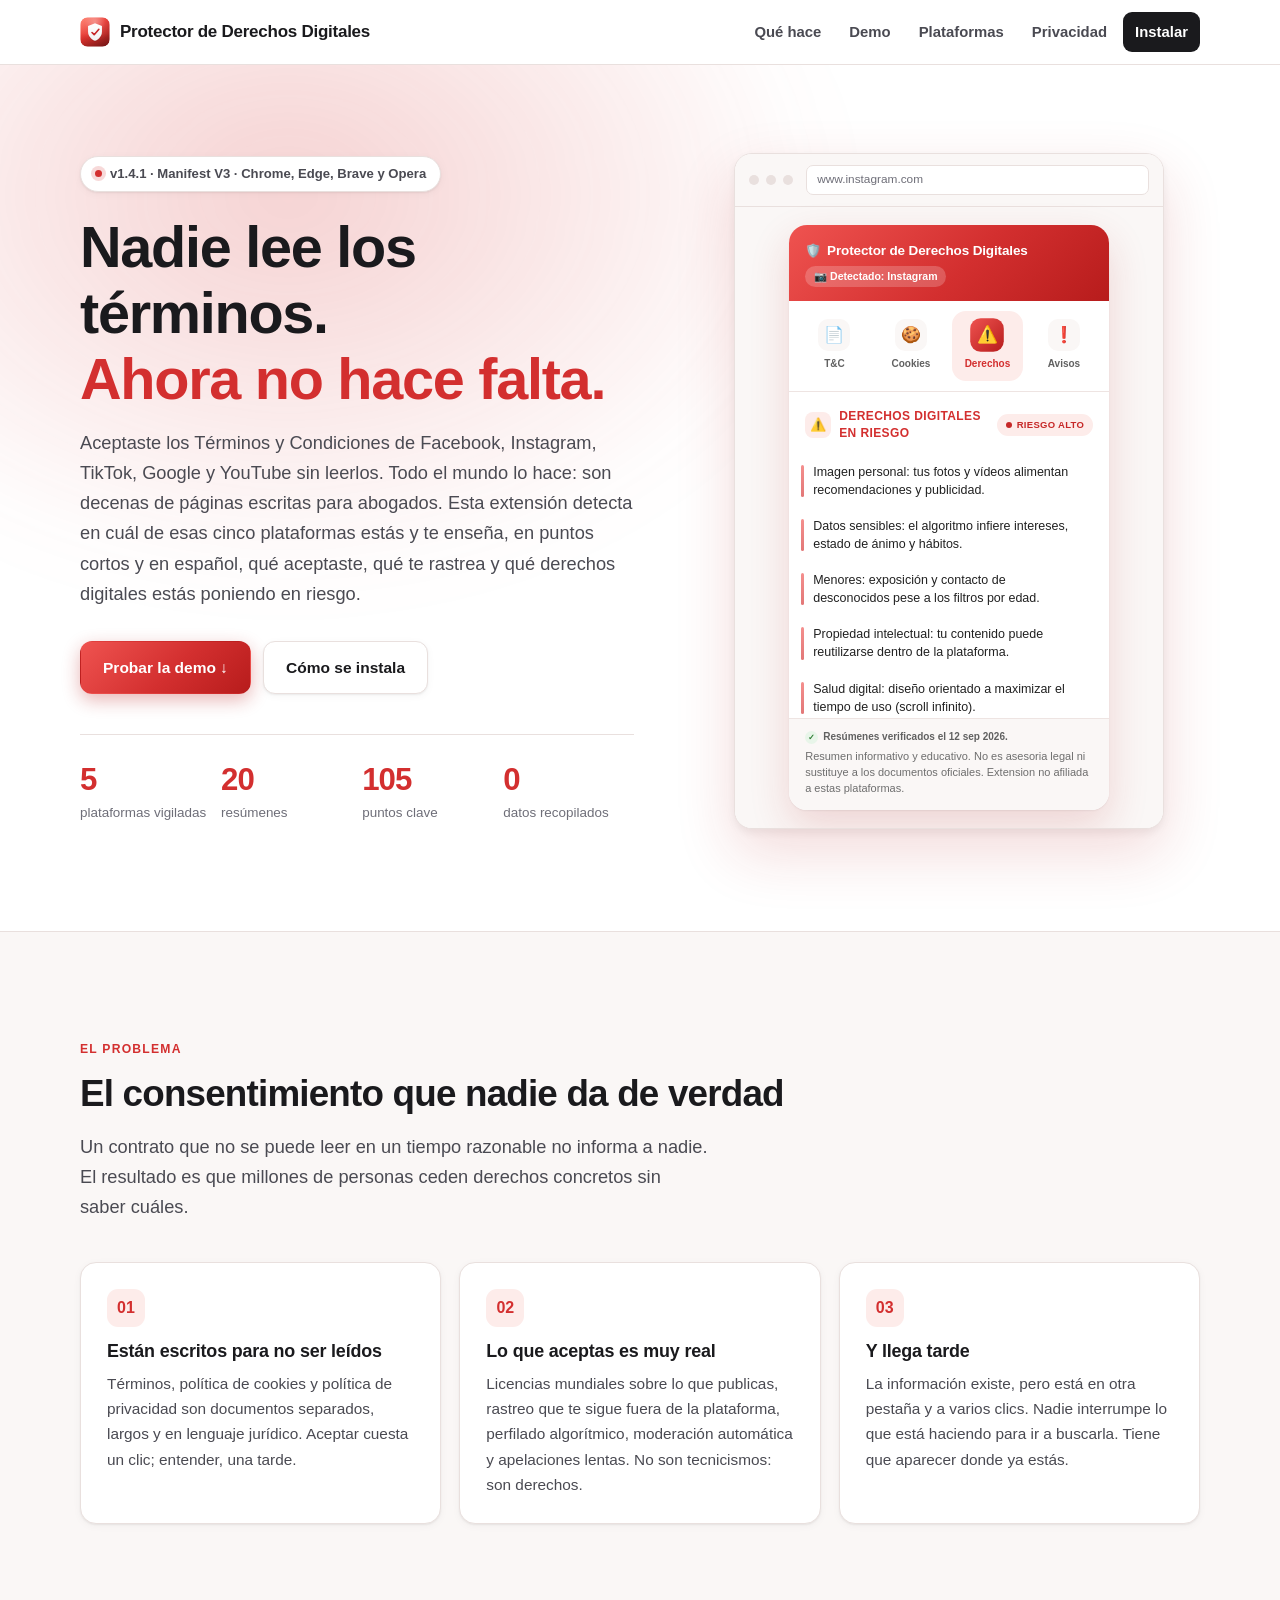
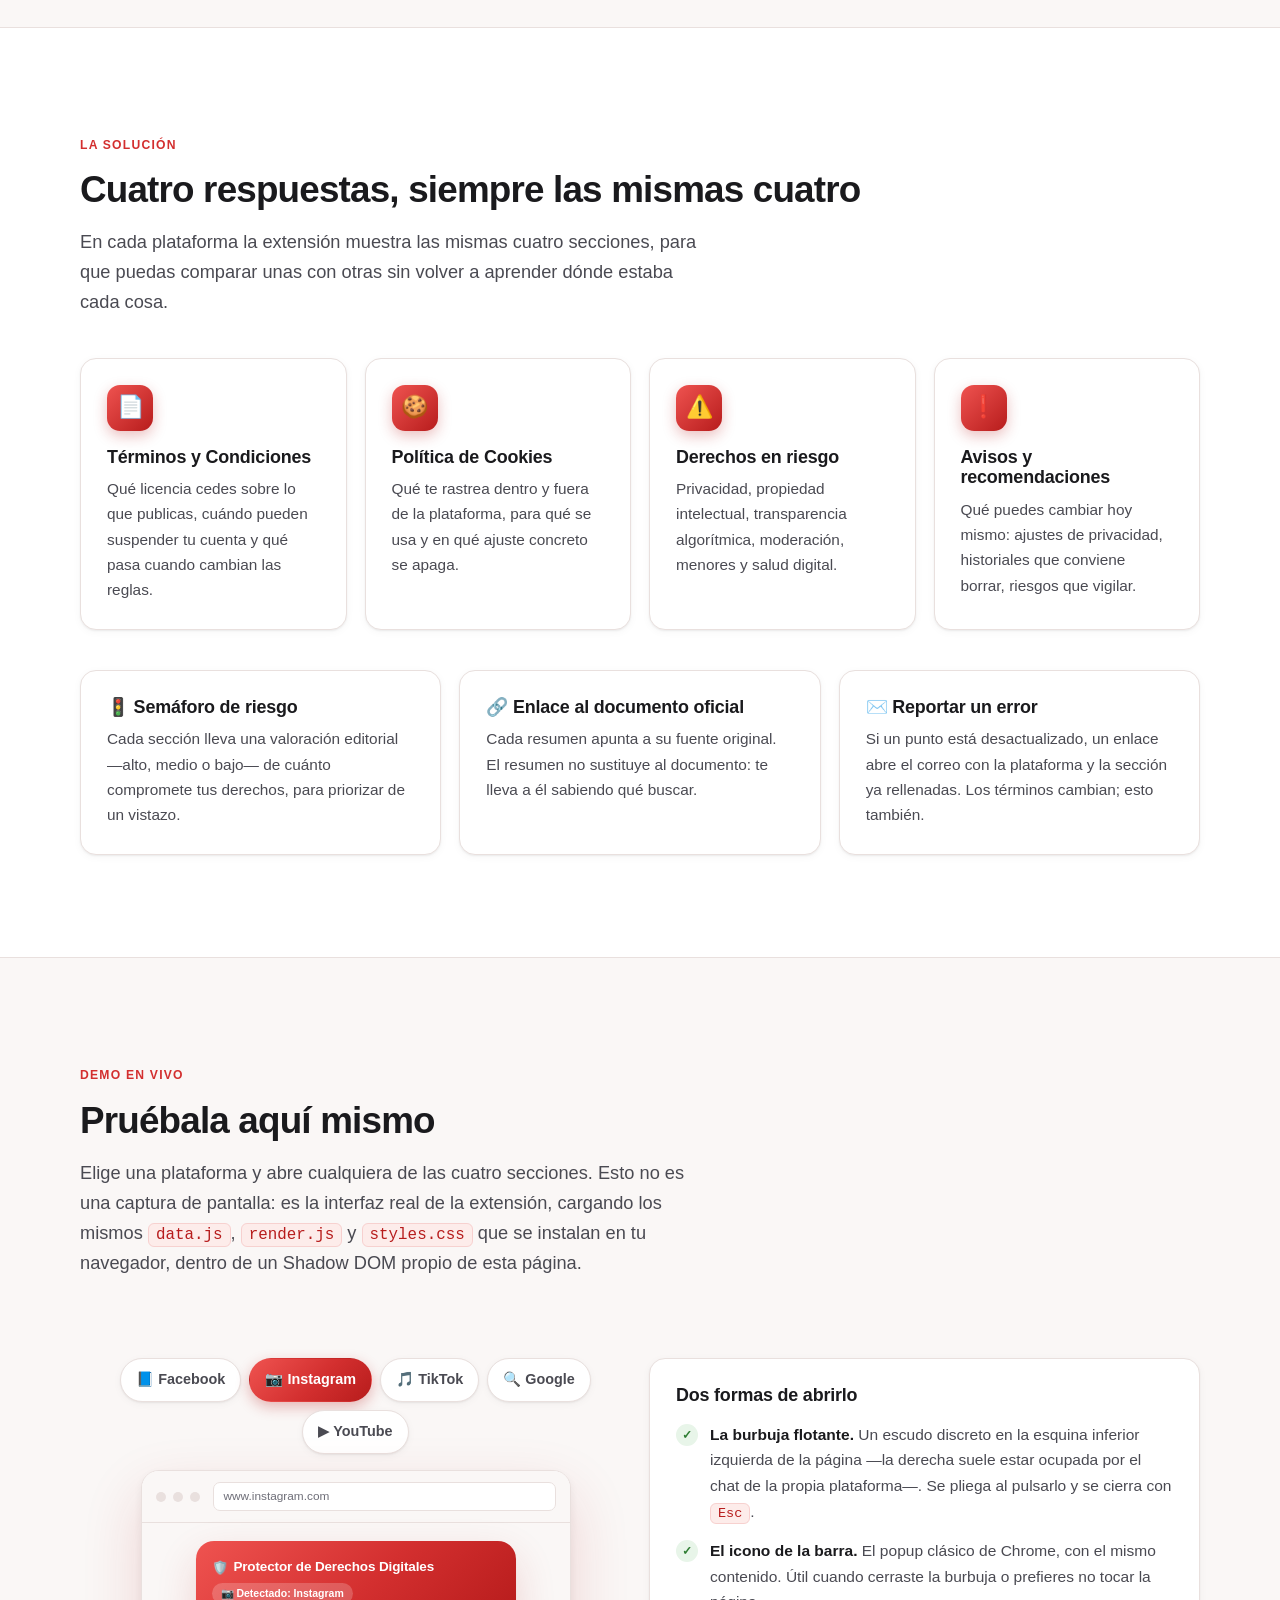
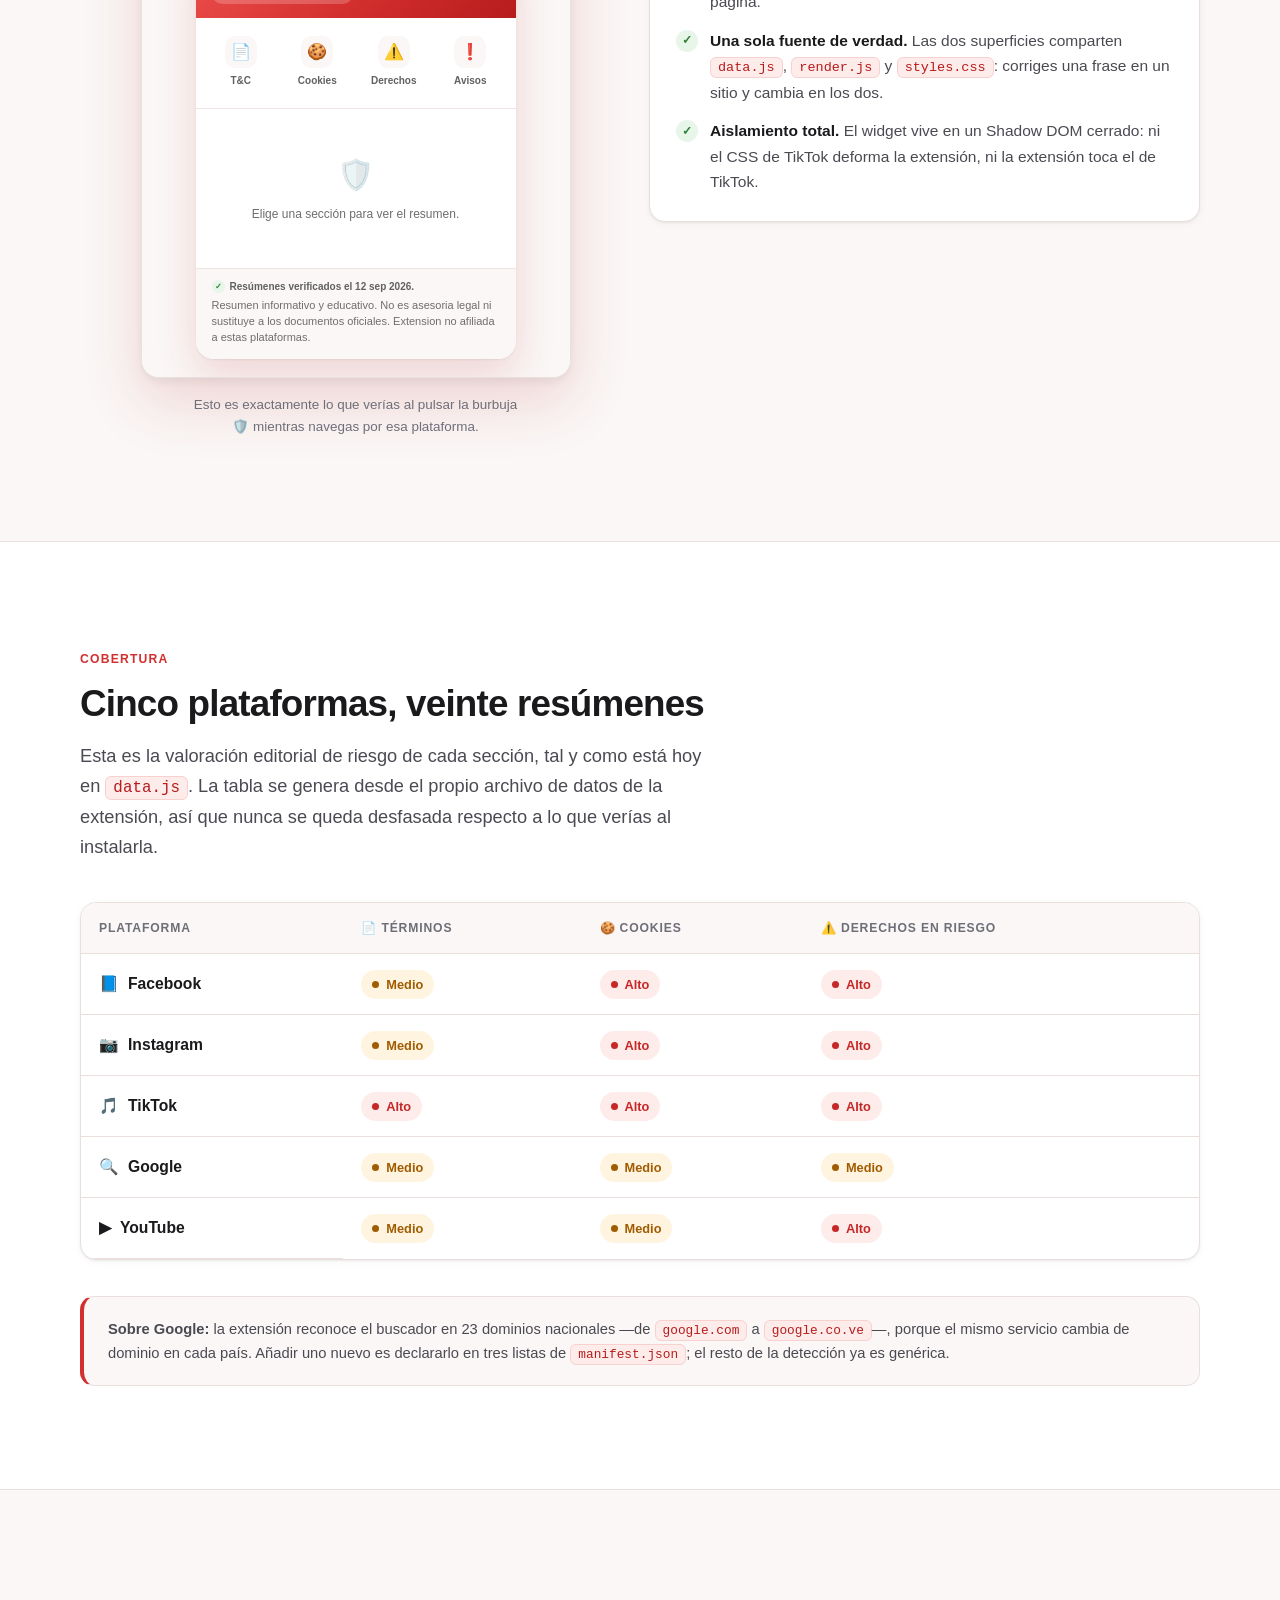
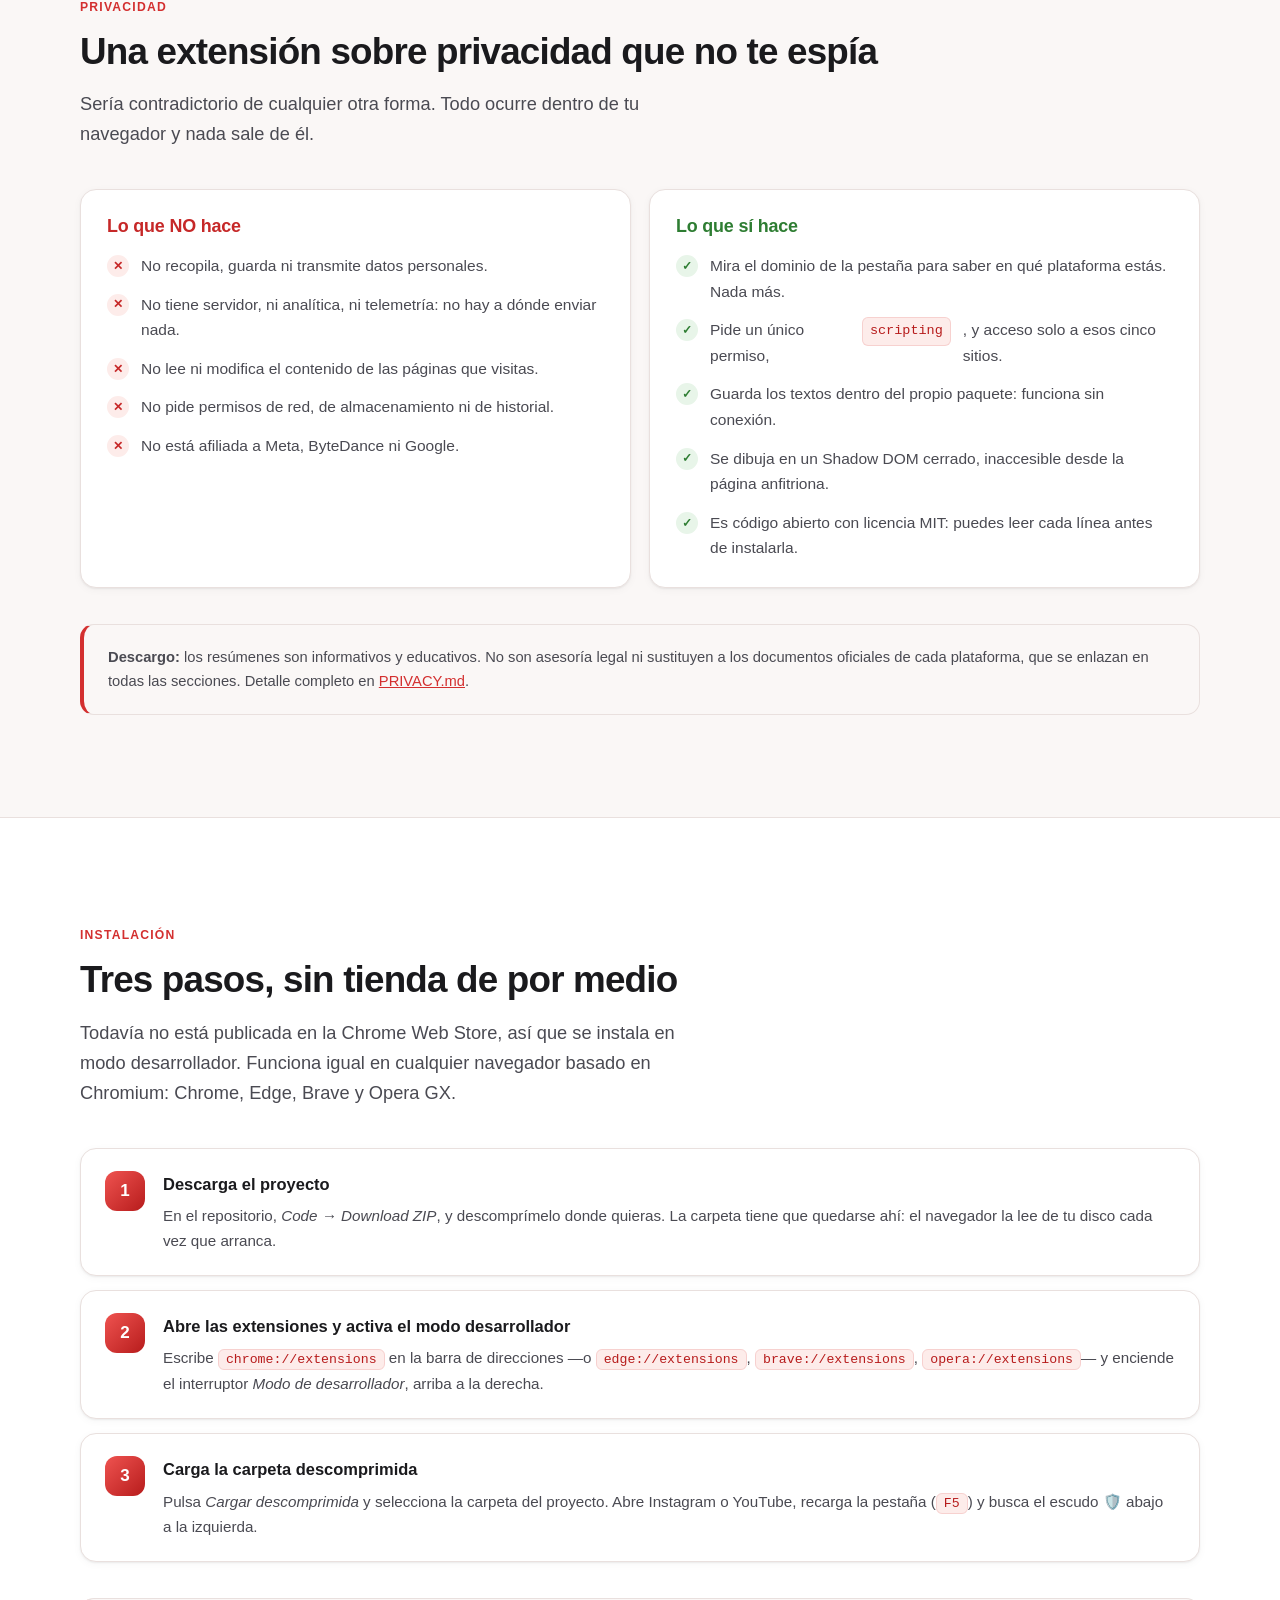
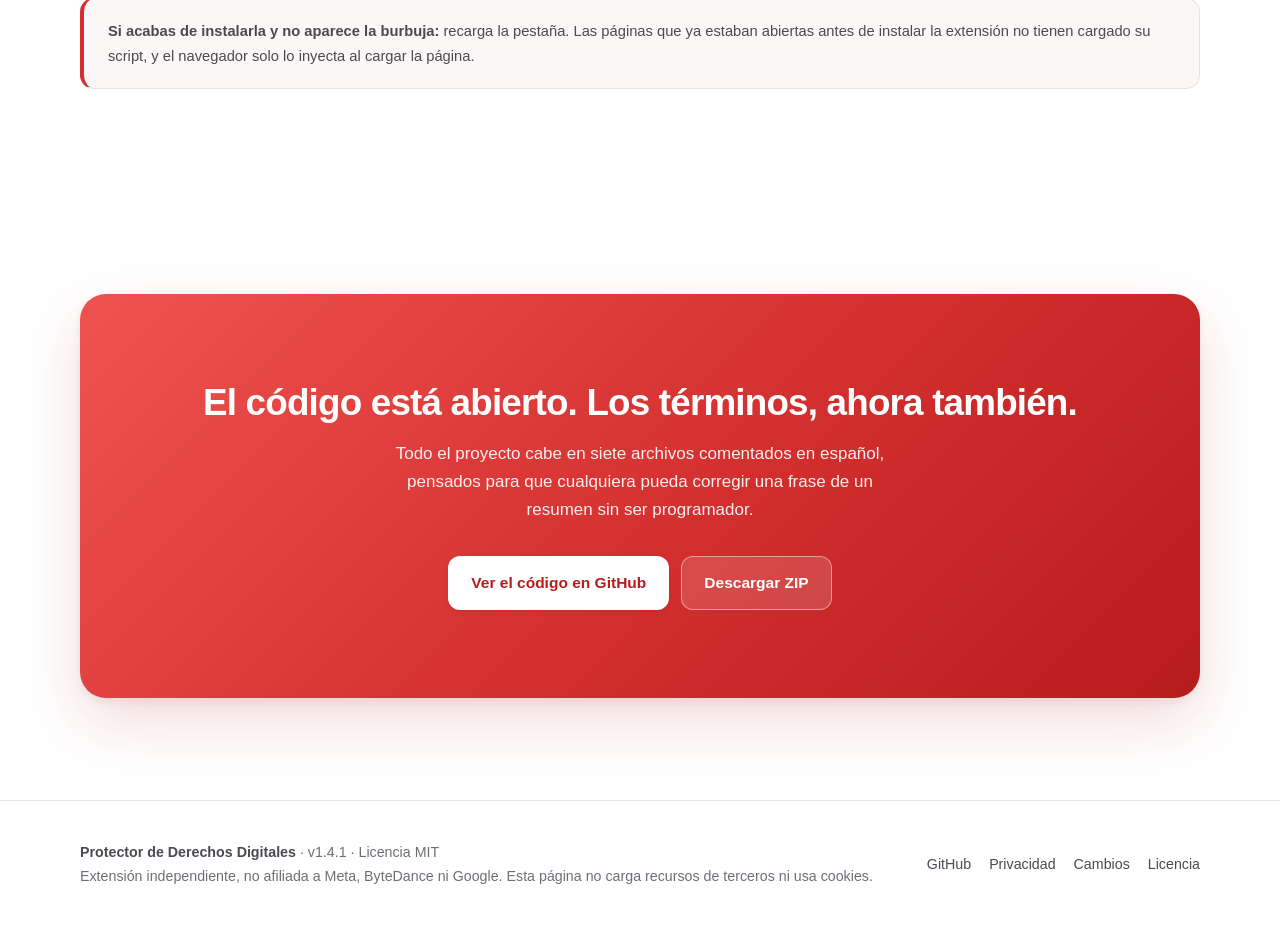
==== index.html @ 4a67dca2 "Anadir la pagina de presentacion (GitHub Pages) index.html vive en la raiz, y no en docs/, a proposi" ====
<!DOCTYPE html>
<!--
  ============================================================================
  PROTECTOR DE DERECHOS DIGITALES · index.html
  ----------------------------------------------------------------------------
  Página de presentación del proyecto, publicada con GitHub Pages desde la
  raíz del repositorio. Vive aquí arriba, y no en una carpeta /docs, por una
  razón concreta: así puede cargar los archivos REALES de la extensión
  (data.js, render.js, styles.css) y montar una demo que no es una captura
  de pantalla, sino la misma interfaz que se instala en el navegador.

  La demo repite la técnica de content.js: un Shadow DOM propio con
  styles.css dentro, para que los estilos de la extensión y los de esta
  página no se pisen. Los números y la matriz de riesgo se calculan al vuelo
  desde window.PDD_DATA, así que no hay que actualizarlos a mano cuando
  cambie el contenido de los resúmenes.

  No carga NADA de terceros: ni fuentes, ni analítica, ni CDNs. Una página
  sobre privacidad que te rastreara sería una broma de mal gusto.
  ============================================================================
-->
<html lang="es">
<head>
<meta charset="UTF-8">
<meta name="viewport" content="width=device-width, initial-scale=1">
<title>Protector de Derechos Digitales — la letra pequeña, en 30 segundos</title>
<meta name="description" content="Extensión de Chrome que detecta en qué plataforma estás y resume en puntos cortos sus términos, sus cookies y los derechos digitales que pones en riesgo. Facebook, Instagram, TikTok, Google y YouTube.">
<meta name="color-scheme" content="light dark">
<link rel="icon" href="logo/logo.svg" type="image/svg+xml">

<meta property="og:type" content="website">
<meta property="og:title" content="Protector de Derechos Digitales">
<meta property="og:description" content="La letra pequeña de Facebook, Instagram, TikTok, Google y YouTube, resumida en puntos cortos mientras navegas.">
<meta property="og:image" content="logo/logo-512.png">

<style>
/* ==========================================================================
   0. TOKENS — mismos rojos de marca que styles.css, más una escala neutra
      propia de esta página (la extensión vive en 360 px; esto, en 1200).
   ========================================================================== */
:root {
  --rojo-claro: #ef5350;
  --rojo: #d32f2f;
  --rojo-oscuro: #b71c1c;
  --rojo-suave: #fdecea;

  --fondo: #ffffff;
  --fondo-alt: #faf7f6;
  --fondo-card: #ffffff;
  --texto: #1a1a1d;
  --texto-medio: #4a4a52;
  --texto-suave: #6e6e78;
  --borde: #e9e0de;
  --sombra-sm: 0 1px 2px rgba(24, 12, 12, .06), 0 2px 8px rgba(24, 12, 12, .04);
  --sombra-md: 0 2px 4px rgba(24, 12, 12, .06), 0 12px 32px rgba(183, 28, 28, .10);
  --sombra-lg: 0 4px 8px rgba(24, 12, 12, .06), 0 24px 60px rgba(183, 28, 28, .16);

  --alto-bg: #fdecea;  --alto-fg: #c62828;
  --medio-bg: #fff4e0; --medio-fg: #a15c00;
  --bajo-bg: #e8f5e9;  --bajo-fg: #2e7d32;

  --radio: 16px;
  --ancho: 1120px;
}

@media (prefers-color-scheme: dark) {
  :root {
    --rojo-claro: #ff8a75;
    --rojo: #ff6f61;
    --rojo-oscuro: #ff5c4d;
    --rojo-suave: #3a2422;

    --fondo: #16181b;
    --fondo-alt: #1c1f23;
    --fondo-card: #1e2226;
    --texto: #edeef0;
    --texto-medio: #c3c8ce;
    --texto-suave: #9aa0a6;
    --borde: #2e3338;
    --sombra-sm: 0 1px 2px rgba(0, 0, 0, .4);
    --sombra-md: 0 2px 4px rgba(0, 0, 0, .4), 0 12px 32px rgba(0, 0, 0, .45);
    --sombra-lg: 0 4px 8px rgba(0, 0, 0, .4), 0 24px 60px rgba(0, 0, 0, .55);

    --alto-bg: #3a201f;  --alto-fg: #ff8a80;
    --medio-bg: #3a2f16; --medio-fg: #ffca80;
    --bajo-bg: #1f3d24;  --bajo-fg: #81c995;
  }
}

/* ==========================================================================
   1. BASE
   ========================================================================== */
*, *::before, *::after { box-sizing: border-box; }

html { scroll-behavior: smooth; scroll-padding-top: 80px; }
@media (prefers-reduced-motion: reduce) { html { scroll-behavior: auto; } }

body {
  margin: 0;
  background: var(--fondo);
  color: var(--texto);
  font-family: -apple-system, BlinkMacSystemFont, "Segoe UI", Roboto, Helvetica, Arial, sans-serif;
  font-size: 17px;
  line-height: 1.65;
  -webkit-font-smoothing: antialiased;
}

h1, h2, h3 { line-height: 1.15; letter-spacing: -0.022em; margin: 0; }
h1 { font-size: clamp(2.1rem, 5.2vw, 3.6rem); font-weight: 800; }
h2 { font-size: clamp(1.6rem, 3.4vw, 2.3rem); font-weight: 750; }
h3 { font-size: 1.12rem; font-weight: 700; letter-spacing: -0.01em; }
p  { margin: 0; }
a  { color: var(--rojo); }

.envoltura { width: min(100% - 40px, var(--ancho)); margin-inline: auto; }

section { padding: clamp(56px, 8vw, 104px) 0; }
.franja { background: var(--fondo-alt); border-block: 1px solid var(--borde); }

.rotulo {
  display: inline-block;
  font-size: .76rem;
  font-weight: 700;
  letter-spacing: .1em;
  text-transform: uppercase;
  color: var(--rojo);
  margin-bottom: 14px;
}

.entradilla {
  color: var(--texto-medio);
  font-size: clamp(1rem, 1.6vw, 1.14rem);
  max-width: 62ch;
  margin-top: 16px;
}

/* ==========================================================================
   2. BARRA SUPERIOR
   ========================================================================== */
.barra {
  position: sticky;
  top: 0;
  z-index: 50;
  background: color-mix(in srgb, var(--fondo) 86%, transparent);
  backdrop-filter: saturate(180%) blur(14px);
  border-bottom: 1px solid var(--borde);
}
.barra-interior {
  display: flex;
  align-items: center;
  gap: 14px;
  height: 64px;
}
.marca { display: flex; align-items: center; gap: 10px; text-decoration: none; color: inherit; font-weight: 700; letter-spacing: -.015em; }
.marca img { width: 30px; height: 30px; border-radius: 8px; }
.marca span { white-space: nowrap; }
.barra nav { margin-left: auto; display: flex; align-items: center; gap: 4px; }
.barra nav a {
  padding: 8px 12px;
  border-radius: 9px;
  text-decoration: none;
  color: var(--texto-medio);
  font-size: .93rem;
  font-weight: 550;
}
.barra nav a:hover { background: var(--rojo-suave); color: var(--rojo); }
.barra nav a.destacado {
  background: var(--texto);
  color: var(--fondo);
}
.barra nav a.destacado:hover { opacity: .85; background: var(--texto); color: var(--fondo); }
@media (max-width: 860px) { .barra nav a.oculta-movil { display: none; } .marca span { display: none; } }

/* ==========================================================================
   3. PORTADA
   ========================================================================== */
.portada {
  position: relative;
  overflow: hidden;
  padding-top: clamp(48px, 7vw, 88px);
}
/* Halo de marca detrás del titular, sin imágenes */
.portada::before {
  content: "";
  position: absolute;
  inset: -30% 35% 40% -20%;
  background: radial-gradient(closest-side, color-mix(in srgb, var(--rojo) 22%, transparent), transparent);
  filter: blur(40px);
  pointer-events: none;
}
.portada-rejilla {
  position: relative;
  display: grid;
  grid-template-columns: minmax(0, 1.05fr) minmax(0, .95fr);
  gap: clamp(32px, 5vw, 72px);
  align-items: center;
}
@media (max-width: 980px) { .portada-rejilla { grid-template-columns: minmax(0, 1fr); } }

.insignia {
  display: inline-flex;
  align-items: center;
  gap: 8px;
  padding: 6px 14px;
  border-radius: 999px;
  border: 1px solid var(--borde);
  background: var(--fondo-card);
  box-shadow: var(--sombra-sm);
  font-size: .82rem;
  font-weight: 600;
  color: var(--texto-medio);
}
.punto-vivo {
  width: 7px; height: 7px; border-radius: 50%;
  background: var(--rojo);
  box-shadow: 0 0 0 4px color-mix(in srgb, var(--rojo) 18%, transparent);
}

.portada h1 { margin-top: 22px; }
.portada h1 em { font-style: normal; color: var(--rojo); }

.acciones { display: flex; flex-wrap: wrap; gap: 12px; margin-top: 32px; }
.boton {
  display: inline-flex;
  align-items: center;
  gap: 8px;
  padding: 13px 22px;
  border-radius: 12px;
  text-decoration: none;
  font-weight: 650;
  font-size: .97rem;
  border: 1px solid transparent;
  transition: transform .15s ease, box-shadow .15s ease;
}
.boton:hover { transform: translateY(-1px); }
.boton-primario {
  background: linear-gradient(135deg, var(--rojo-claro), var(--rojo) 55%, var(--rojo-oscuro));
  color: #fff;
  box-shadow: 0 6px 18px rgba(183, 28, 28, .32);
}
.boton-secundario {
  background: var(--fondo-card);
  color: var(--texto);
  border-color: var(--borde);
  box-shadow: var(--sombra-sm);
}

/* Cifras de la portada */
.cifras {
  display: grid;
  grid-template-columns: repeat(4, minmax(0, 1fr));
  gap: 10px;
  margin-top: 40px;
  padding-top: 28px;
  border-top: 1px solid var(--borde);
}
@media (max-width: 560px) { .cifras { grid-template-columns: repeat(2, 1fr); gap: 20px 10px; } }
.cifra b {
  display: block;
  font-size: clamp(1.5rem, 3vw, 1.95rem);
  font-weight: 800;
  letter-spacing: -.03em;
  color: var(--rojo);
  line-height: 1.1;
}
.cifra span { font-size: .84rem; color: var(--texto-suave); }

/* ==========================================================================
   4. DEMO — el marco de navegador que envuelve la interfaz real
   ========================================================================== */
.escenario { display: flex; flex-direction: column; align-items: center; gap: 16px; }

.ventana {
  width: 100%;
  max-width: 430px;
  border-radius: 18px;
  border: 1px solid var(--borde);
  background: var(--fondo-card);
  box-shadow: var(--sombra-lg);
  overflow: hidden;
}
.ventana-barra {
  display: flex;
  align-items: center;
  gap: 7px;
  padding: 11px 14px;
  border-bottom: 1px solid var(--borde);
  background: var(--fondo-alt);
}
.semaforo { width: 10px; height: 10px; border-radius: 50%; background: var(--borde); }
.ventana-url {
  margin-left: 6px;
  flex: 1;
  min-width: 0;
  padding: 4px 10px;
  border-radius: 7px;
  background: var(--fondo);
  border: 1px solid var(--borde);
  font-size: .74rem;
  color: var(--texto-suave);
  white-space: nowrap;
  overflow: hidden;
  text-overflow: ellipsis;
}
.ventana-cuerpo { padding: 18px; display: flex; justify-content: center; background: var(--fondo-alt); }
@media (max-width: 420px) { .ventana-cuerpo { padding: 10px; } }

/* El host del Shadow DOM de la demo.
   styles.css declara ":host { position: fixed; left: 18px; bottom: 18px }"
   porque ahí dentro ese host es el widget flotante de la página real. Aquí
   no queremos que se despegue a la esquina de la pantalla, y las reglas del
   documento exterior ganan a las reglas :host del shadow tree, así que basta
   con volver a fijar el posicionamiento desde fuera. */
#portada-host, #demo-host {
  position: static;
  inset: auto;
  z-index: auto;
  display: block;
  width: 100%;
  max-width: 320px;   /* el ancho real del panel del widget */
}
.demo-cargando { padding: 40px 10px; text-align: center; color: var(--texto-suave); font-size: .9rem; }

/* Selector de plataforma de la demo */
.selector { display: flex; flex-wrap: wrap; justify-content: center; gap: 8px; }
.selector button {
  display: inline-flex;
  align-items: center;
  gap: 7px;
  padding: 9px 15px;
  border-radius: 999px;
  border: 1px solid var(--borde);
  background: var(--fondo-card);
  color: var(--texto-medio);
  font: inherit;
  font-size: .9rem;
  font-weight: 600;
  cursor: pointer;
  box-shadow: var(--sombra-sm);
  transition: transform .15s ease;
}
.selector button:hover { transform: translateY(-1px); color: var(--texto); }
.selector button[aria-pressed="true"] {
  background: linear-gradient(135deg, var(--rojo-claro), var(--rojo) 55%, var(--rojo-oscuro));
  border-color: transparent;
  color: #fff;
  box-shadow: 0 5px 14px rgba(183, 28, 28, .3);
}
.pie-demo { font-size: .84rem; color: var(--texto-suave); text-align: center; max-width: 46ch; }

/* ==========================================================================
   5. TARJETAS
   ========================================================================== */
.rejilla { display: grid; gap: 18px; margin-top: 40px; }
.rejilla-3 { grid-template-columns: repeat(auto-fit, minmax(270px, 1fr)); }
.rejilla-4 { grid-template-columns: repeat(auto-fit, minmax(235px, 1fr)); }
.rejilla-2 { grid-template-columns: repeat(auto-fit, minmax(320px, 1fr)); }

.tarjeta {
  padding: 26px;
  border-radius: var(--radio);
  border: 1px solid var(--borde);
  background: var(--fondo-card);
  box-shadow: var(--sombra-sm);
}
.tarjeta p { color: var(--texto-medio); font-size: .96rem; margin-top: 9px; }
.emblema {
  display: grid;
  place-items: center;
  width: 46px;
  height: 46px;
  border-radius: 13px;
  margin-bottom: 16px;
  font-size: 22px;
  background: linear-gradient(135deg, var(--rojo-claro), var(--rojo-oscuro));
  box-shadow: 0 5px 14px rgba(183, 28, 28, .28);
}
.numero {
  display: grid;
  place-items: center;
  width: 38px;
  height: 38px;
  border-radius: 11px;
  margin-bottom: 14px;
  font-weight: 800;
  font-size: 1rem;
  color: var(--rojo);
  background: var(--rojo-suave);
}

/* Lista de comprobación (privacidad) */
.chequeo { list-style: none; margin: 0; padding: 0; display: grid; gap: 13px; }
.chequeo li { display: flex; gap: 12px; align-items: flex-start; color: var(--texto-medio); font-size: .97rem; }
.chequeo li::before {
  content: "✓";
  flex: none;
  display: grid;
  place-items: center;
  width: 22px; height: 22px;
  margin-top: 2px;
  border-radius: 50%;
  background: var(--bajo-bg);
  color: var(--bajo-fg);
  font-size: .78rem;
  font-weight: 800;
}
.chequeo.cruces li::before { content: "✕"; background: var(--alto-bg); color: var(--alto-fg); }
.chequeo li b { color: var(--texto); font-weight: 650; }

/* ==========================================================================
   6. MATRIZ DE RIESGO
   ========================================================================== */
.tabla-marco {
  margin-top: 40px;
  border: 1px solid var(--borde);
  border-radius: var(--radio);
  background: var(--fondo-card);
  box-shadow: var(--sombra-sm);
  overflow-x: auto;
}
table { width: 100%; border-collapse: collapse; min-width: 560px; }
th, td { padding: 15px 18px; text-align: left; border-bottom: 1px solid var(--borde); }
tbody tr:last-child td { border-bottom: 0; }
thead th {
  font-size: .76rem;
  text-transform: uppercase;
  letter-spacing: .07em;
  color: var(--texto-suave);
  font-weight: 700;
  background: var(--fondo-alt);
}
tbody th { font-weight: 650; font-size: .98rem; white-space: nowrap; }
tbody th .emoji { margin-right: 9px; }
tbody tr:hover td, tbody tr:hover th { background: color-mix(in srgb, var(--rojo) 4%, transparent); }

.pastilla {
  display: inline-flex;
  align-items: center;
  gap: 7px;
  padding: 4px 11px;
  border-radius: 999px;
  font-size: .8rem;
  font-weight: 650;
}
.pastilla::before { content: ""; width: 7px; height: 7px; border-radius: 50%; background: currentColor; }
.pastilla.alto  { background: var(--alto-bg);  color: var(--alto-fg); }
.pastilla.medio { background: var(--medio-bg); color: var(--medio-fg); }
.pastilla.bajo  { background: var(--bajo-bg);  color: var(--bajo-fg); }

/* ==========================================================================
   7. INSTALACIÓN
   ========================================================================== */
.pasos { counter-reset: paso; display: grid; gap: 14px; margin-top: 40px; list-style: none; padding: 0; }
.pasos li {
  counter-increment: paso;
  display: grid;
  grid-template-columns: 40px 1fr;
  gap: 18px;
  align-items: start;
  padding: 22px 24px;
  border-radius: var(--radio);
  border: 1px solid var(--borde);
  background: var(--fondo-card);
  box-shadow: var(--sombra-sm);
}
.pasos li::before {
  content: counter(paso);
  display: grid;
  place-items: center;
  width: 40px; height: 40px;
  border-radius: 12px;
  background: linear-gradient(135deg, var(--rojo-claro), var(--rojo-oscuro));
  color: #fff;
  font-weight: 800;
}
.pasos strong { display: block; font-size: 1.03rem; }
.pasos p { color: var(--texto-medio); font-size: .95rem; margin-top: 5px; }
code {
  font-family: ui-monospace, SFMono-Regular, "SF Mono", Menlo, Consolas, monospace;
  font-size: .87em;
  padding: 2px 7px;
  border-radius: 6px;
  background: var(--rojo-suave);
  color: var(--rojo-oscuro);
  border: 1px solid color-mix(in srgb, var(--rojo) 14%, transparent);
}
@media (prefers-color-scheme: dark) { code { color: var(--rojo-claro); } }

/* ==========================================================================
   8. CIERRE Y PIE
   ========================================================================== */
.cierre {
  text-align: center;
  padding: clamp(52px, 7vw, 88px) clamp(24px, 5vw, 64px);
  border-radius: 26px;
  background: linear-gradient(135deg, var(--rojo-claro), var(--rojo) 55%, var(--rojo-oscuro));
  color: #fff;
  box-shadow: var(--sombra-lg);
}
.cierre h2 { color: #fff; }
.cierre p { color: rgba(255, 255, 255, .92); margin: 16px auto 0; max-width: 56ch; }
.cierre .acciones { justify-content: center; }
.cierre .boton-secundario { background: #fff; color: var(--rojo-oscuro); border-color: transparent; }
.cierre .boton-fantasma { background: rgba(255, 255, 255, .14); color: #fff; border-color: rgba(255, 255, 255, .45); }

.aviso {
  margin-top: 36px;
  padding: 20px 24px;
  border-radius: 14px;
  border: 1px solid var(--borde);
  border-left: 4px solid var(--rojo);
  background: var(--fondo-alt);
  color: var(--texto-medio);
  font-size: .92rem;
}

footer { border-top: 1px solid var(--borde); padding: 40px 0; color: var(--texto-suave); font-size: .89rem; }
.pie-rejilla { display: flex; flex-wrap: wrap; gap: 16px 28px; align-items: center; justify-content: space-between; }
footer a { color: var(--texto-medio); text-decoration: none; }
footer a:hover { color: var(--rojo); text-decoration: underline; }
.pie-enlaces { display: flex; flex-wrap: wrap; gap: 18px; }
</style>
</head>

<body>

<!-- ======================== BARRA SUPERIOR ======================== -->
<header class="barra">
  <div class="envoltura barra-interior">
    <a class="marca" href="#">
      <img src="logo/logo.svg" alt="">
      <span>Protector de Derechos Digitales</span>
    </a>
    <nav>
      <a class="oculta-movil" href="#que-hace">Qué hace</a>
      <a href="#demo">Demo</a>
      <a class="oculta-movil" href="#plataformas">Plataformas</a>
      <a class="oculta-movil" href="#privacidad">Privacidad</a>
      <a class="destacado" href="#instalar">Instalar</a>
    </nav>
  </div>
</header>

<!-- ============================ PORTADA ============================ -->
<section class="portada">
  <div class="envoltura portada-rejilla">

    <div>
      <span class="insignia"><i class="punto-vivo"></i> v1.4.1 · Manifest V3 · Chrome, Edge, Brave y Opera</span>
      <h1>Nadie lee los términos.<br><em>Ahora no hace falta.</em></h1>
      <p class="entradilla">
        Aceptaste los Términos y Condiciones de Facebook, Instagram, TikTok, Google y
        YouTube sin leerlos. Todo el mundo lo hace: son decenas de páginas escritas
        para abogados. Esta extensión detecta en cuál de esas cinco plataformas estás
        y te enseña, en puntos cortos y en español, qué aceptaste, qué te rastrea y
        qué derechos digitales estás poniendo en riesgo.
      </p>

      <div class="acciones">
        <a class="boton boton-primario" href="#demo">Probar la demo ↓</a>
        <a class="boton boton-secundario" href="#instalar">Cómo se instala</a>
      </div>

      <div class="cifras">
        <div class="cifra"><b id="cifra-plataformas">5</b><span>plataformas vigiladas</span></div>
        <div class="cifra"><b id="cifra-resumenes">20</b><span>resúmenes</span></div>
        <div class="cifra"><b id="cifra-puntos">105</b><span>puntos clave</span></div>
        <div class="cifra"><b>0</b><span>datos recopilados</span></div>
      </div>
    </div>

    <!-- La interfaz real de la extensión, montada en su propio Shadow DOM -->
    <div class="escenario">
      <div class="ventana">
        <div class="ventana-barra">
          <i class="semaforo"></i><i class="semaforo"></i><i class="semaforo"></i>
          <div class="ventana-url">www.instagram.com</div>
        </div>
        <div class="ventana-cuerpo">
          <div id="portada-host"><p class="demo-cargando">Cargando la interfaz…</p></div>
        </div>
      </div>
    </div>

  </div>
</section>

<!-- =========================== EL PROBLEMA =========================== -->
<section class="franja" id="problema">
  <div class="envoltura">
    <span class="rotulo">El problema</span>
    <h2>El consentimiento que nadie da de verdad</h2>
    <p class="entradilla">
      Un contrato que no se puede leer en un tiempo razonable no informa a nadie.
      El resultado es que millones de personas ceden derechos concretos sin saber
      cuáles.
    </p>

    <div class="rejilla rejilla-3">
      <article class="tarjeta">
        <div class="numero">01</div>
        <h3>Están escritos para no ser leídos</h3>
        <p>
          Términos, política de cookies y política de privacidad son documentos
          separados, largos y en lenguaje jurídico. Aceptar cuesta un clic;
          entender, una tarde.
        </p>
      </article>
      <article class="tarjeta">
        <div class="numero">02</div>
        <h3>Lo que aceptas es muy real</h3>
        <p>
          Licencias mundiales sobre lo que publicas, rastreo que te sigue fuera de
          la plataforma, perfilado algorítmico, moderación automática y apelaciones
          lentas. No son tecnicismos: son derechos.
        </p>
      </article>
      <article class="tarjeta">
        <div class="numero">03</div>
        <h3>Y llega tarde</h3>
        <p>
          La información existe, pero está en otra pestaña y a varios clics. Nadie
          interrumpe lo que está haciendo para ir a buscarla. Tiene que aparecer
          donde ya estás.
        </p>
      </article>
    </div>
  </div>
</section>

<!-- ============================ QUÉ HACE ============================ -->
<section id="que-hace">
  <div class="envoltura">
    <span class="rotulo">La solución</span>
    <h2>Cuatro respuestas, siempre las mismas cuatro</h2>
    <p class="entradilla">
      En cada plataforma la extensión muestra las mismas cuatro secciones, para que
      puedas comparar unas con otras sin volver a aprender dónde estaba cada cosa.
    </p>

    <div class="rejilla rejilla-4">
      <article class="tarjeta">
        <div class="emblema">📄</div>
        <h3>Términos y Condiciones</h3>
        <p>Qué licencia cedes sobre lo que publicas, cuándo pueden suspender tu cuenta y qué pasa cuando cambian las reglas.</p>
      </article>
      <article class="tarjeta">
        <div class="emblema">🍪</div>
        <h3>Política de Cookies</h3>
        <p>Qué te rastrea dentro y fuera de la plataforma, para qué se usa y en qué ajuste concreto se apaga.</p>
      </article>
      <article class="tarjeta">
        <div class="emblema">⚠️</div>
        <h3>Derechos en riesgo</h3>
        <p>Privacidad, propiedad intelectual, transparencia algorítmica, moderación, menores y salud digital.</p>
      </article>
      <article class="tarjeta">
        <div class="emblema">❗</div>
        <h3>Avisos y recomendaciones</h3>
        <p>Qué puedes cambiar hoy mismo: ajustes de privacidad, historiales que conviene borrar, riesgos que vigilar.</p>
      </article>
    </div>

    <div class="rejilla rejilla-3">
      <article class="tarjeta">
        <h3>🚦 Semáforo de riesgo</h3>
        <p>Cada sección lleva una valoración editorial —alto, medio o bajo— de cuánto compromete tus derechos, para priorizar de un vistazo.</p>
      </article>
      <article class="tarjeta">
        <h3>🔗 Enlace al documento oficial</h3>
        <p>Cada resumen apunta a su fuente original. El resumen no sustituye al documento: te lleva a él sabiendo qué buscar.</p>
      </article>
      <article class="tarjeta">
        <h3>✉️ Reportar un error</h3>
        <p>Si un punto está desactualizado, un enlace abre el correo con la plataforma y la sección ya rellenadas. Los términos cambian; esto también.</p>
      </article>
    </div>
  </div>
</section>

<!-- ============================== DEMO ============================== -->
<section class="franja" id="demo">
  <div class="envoltura">
    <span class="rotulo">Demo en vivo</span>
    <h2>Pruébala aquí mismo</h2>
    <p class="entradilla">
      Elige una plataforma y abre cualquiera de las cuatro secciones. Esto no es una
      captura de pantalla: es la interfaz real de la extensión, cargando los mismos
      <code>data.js</code>, <code>render.js</code> y <code>styles.css</code> que se
      instalan en tu navegador, dentro de un Shadow DOM propio de esta página.
    </p>

    <div class="rejilla rejilla-2" style="align-items:start">
      <div class="escenario" style="margin-top:40px">
        <div class="selector" id="demo-selector" role="group" aria-label="Elegir plataforma"></div>
        <div class="ventana">
          <div class="ventana-barra">
            <i class="semaforo"></i><i class="semaforo"></i><i class="semaforo"></i>
            <div class="ventana-url" id="demo-url">www.instagram.com</div>
          </div>
          <div class="ventana-cuerpo">
            <div id="demo-host"><p class="demo-cargando">Cargando la interfaz…</p></div>
          </div>
        </div>
        <p class="pie-demo">
          Esto es exactamente lo que verías al pulsar la burbuja 🛡️ mientras navegas
          por esa plataforma.
        </p>
      </div>

      <div class="tarjeta" style="margin-top:40px">
        <h3>Dos formas de abrirlo</h3>
        <ul class="chequeo" style="margin-top:16px">
          <li><span><b>La burbuja flotante.</b> Un escudo discreto en la esquina inferior izquierda de la página —la derecha suele estar ocupada por el chat de la propia plataforma—. Se pliega al pulsarlo y se cierra con <code>Esc</code>.</span></li>
          <li><span><b>El icono de la barra.</b> El popup clásico de Chrome, con el mismo contenido. Útil cuando cerraste la burbuja o prefieres no tocar la página.</span></li>
          <li><span><b>Una sola fuente de verdad.</b> Las dos superficies comparten <code>data.js</code>, <code>render.js</code> y <code>styles.css</code>: corriges una frase en un sitio y cambia en los dos.</span></li>
          <li><span><b>Aislamiento total.</b> El widget vive en un Shadow DOM cerrado: ni el CSS de TikTok deforma la extensión, ni la extensión toca el de TikTok.</span></li>
        </ul>
      </div>
    </div>
  </div>
</section>

<!-- ========================== PLATAFORMAS ========================== -->
<section id="plataformas">
  <div class="envoltura">
    <span class="rotulo">Cobertura</span>
    <h2>Cinco plataformas, veinte resúmenes</h2>
    <p class="entradilla">
      Esta es la valoración editorial de riesgo de cada sección, tal y como está hoy
      en <code>data.js</code>. La tabla se genera desde el propio archivo de datos de
      la extensión, así que nunca se queda desfasada respecto a lo que verías al
      instalarla.
    </p>

    <div class="tabla-marco">
      <table id="matriz">
        <thead>
          <tr>
            <th scope="col">Plataforma</th>
            <th scope="col">📄 Términos</th>
            <th scope="col">🍪 Cookies</th>
            <th scope="col">⚠️ Derechos en riesgo</th>
          </tr>
        </thead>
        <tbody id="matriz-cuerpo">
          <tr><td colspan="4" style="color:var(--texto-suave)">Cargando la matriz de riesgo…</td></tr>
        </tbody>
      </table>
    </div>

    <div class="aviso">
      <strong>Sobre Google:</strong> la extensión reconoce el buscador en 23 dominios
      nacionales —de <code>google.com</code> a <code>google.co.ve</code>—, porque el
      mismo servicio cambia de dominio en cada país. Añadir uno nuevo es declararlo en
      tres listas de <code>manifest.json</code>; el resto de la detección ya es genérica.
    </div>
  </div>
</section>

<!-- =========================== PRIVACIDAD =========================== -->
<section class="franja" id="privacidad">
  <div class="envoltura">
    <span class="rotulo">Privacidad</span>
    <h2>Una extensión sobre privacidad que no te espía</h2>
    <p class="entradilla">
      Sería contradictorio de cualquier otra forma. Todo ocurre dentro de tu
      navegador y nada sale de él.
    </p>

    <div class="rejilla rejilla-2">
      <article class="tarjeta">
        <h3 style="color:var(--alto-fg)">Lo que NO hace</h3>
        <ul class="chequeo cruces" style="margin-top:16px">
          <li>No recopila, guarda ni transmite datos personales.</li>
          <li>No tiene servidor, ni analítica, ni telemetría: no hay a dónde enviar nada.</li>
          <li>No lee ni modifica el contenido de las páginas que visitas.</li>
          <li>No pide permisos de red, de almacenamiento ni de historial.</li>
          <li>No está afiliada a Meta, ByteDance ni Google.</li>
        </ul>
      </article>

      <article class="tarjeta">
        <h3 style="color:var(--bajo-fg)">Lo que sí hace</h3>
        <ul class="chequeo" style="margin-top:16px">
          <li>Mira el dominio de la pestaña para saber en qué plataforma estás. Nada más.</li>
          <li>Pide un único permiso, <code>scripting</code>, y acceso solo a esos cinco sitios.</li>
          <li>Guarda los textos dentro del propio paquete: funciona sin conexión.</li>
          <li>Se dibuja en un Shadow DOM cerrado, inaccesible desde la página anfitriona.</li>
          <li>Es código abierto con licencia MIT: puedes leer cada línea antes de instalarla.</li>
        </ul>
      </article>
    </div>

    <div class="aviso">
      <strong>Descargo:</strong> los resúmenes son informativos y educativos. No son
      asesoría legal ni sustituyen a los documentos oficiales de cada plataforma, que
      se enlazan en todas las secciones. Detalle completo en
      <a href="PRIVACY.md">PRIVACY.md</a>.
    </div>
  </div>
</section>

<!-- =========================== INSTALACIÓN =========================== -->
<section id="instalar">
  <div class="envoltura">
    <span class="rotulo">Instalación</span>
    <h2>Tres pasos, sin tienda de por medio</h2>
    <p class="entradilla">
      Todavía no está publicada en la Chrome Web Store, así que se instala en modo
      desarrollador. Funciona igual en cualquier navegador basado en Chromium:
      Chrome, Edge, Brave y Opera GX.
    </p>

    <ol class="pasos">
      <li>
        <div>
          <strong>Descarga el proyecto</strong>
          <p>En el repositorio, <em>Code → Download ZIP</em>, y descomprímelo donde quieras. La carpeta tiene que quedarse ahí: el navegador la lee de tu disco cada vez que arranca.</p>
        </div>
      </li>
      <li>
        <div>
          <strong>Abre las extensiones y activa el modo desarrollador</strong>
          <p>Escribe <code>chrome://extensions</code> en la barra de direcciones —o <code>edge://extensions</code>, <code>brave://extensions</code>, <code>opera://extensions</code>— y enciende el interruptor <em>Modo de desarrollador</em>, arriba a la derecha.</p>
        </div>
      </li>
      <li>
        <div>
          <strong>Carga la carpeta descomprimida</strong>
          <p>Pulsa <em>Cargar descomprimida</em> y selecciona la carpeta del proyecto. Abre Instagram o YouTube, recarga la pestaña (<code>F5</code>) y busca el escudo 🛡️ abajo a la izquierda.</p>
        </div>
      </li>
    </ol>

    <div class="aviso">
      <strong>Si acabas de instalarla y no aparece la burbuja:</strong> recarga la
      pestaña. Las páginas que ya estaban abiertas antes de instalar la extensión no
      tienen cargado su script, y el navegador solo lo inyecta al cargar la página.
    </div>
  </div>
</section>

<!-- ============================= CIERRE ============================= -->
<section>
  <div class="envoltura">
    <div class="cierre">
      <h2>El código está abierto. Los términos, ahora también.</h2>
      <p>
        Todo el proyecto cabe en siete archivos comentados en español, pensados para
        que cualquiera pueda corregir una frase de un resumen sin ser programador.
      </p>
      <div class="acciones">
        <a class="boton boton-secundario" href="https://github.com/1000Dolars/NetSentry">Ver el código en GitHub</a>
        <a class="boton boton-fantasma" href="https://github.com/1000Dolars/NetSentry/archive/refs/heads/main.zip">Descargar ZIP</a>
      </div>
    </div>
  </div>
</section>

<!-- =============================== PIE =============================== -->
<footer>
  <div class="envoltura pie-rejilla">
    <div>
      <strong style="color:var(--texto-medio)">Protector de Derechos Digitales</strong> ·
      v1.4.1 · Licencia MIT<br>
      Extensión independiente, no afiliada a Meta, ByteDance ni Google.
      Esta página no carga recursos de terceros ni usa cookies.
    </div>
    <div class="pie-enlaces">
      <a href="https://github.com/1000Dolars/NetSentry">GitHub</a>
      <a href="PRIVACY.md">Privacidad</a>
      <a href="CHANGELOG.md">Cambios</a>
      <a href="LICENSE">Licencia</a>
    </div>
  </div>
</footer>

<!-- Los archivos REALES de la extensión: registran window.PDD_DATA y window.PDDRender -->
<script src="data.js"></script>
<script src="render.js"></script>

<script>
/* ==========================================================================
   DEMO Y CONTENIDO GENERADO
   --------------------------------------------------------------------------
   Nada de esto duplica el contenido de la extensión: las cifras de la
   portada, la matriz de riesgo y el panel de la demo salen todos de
   window.PDD_DATA, el mismo objeto que consume content.js. Si mañana se
   añade una plataforma o se reescribe un punto, esta página se entera sola.
   ========================================================================== */
(() => {
  'use strict';

  const DATOS  = window.PDD_DATA;
  const RENDER = window.PDDRender;
  if (!DATOS || !RENDER) return;   // sin los archivos de la extensión no hay demo

  const { PLATAFORMAS, BOTONES, DESCARGO, VERIFICADO, CONTACTO_SOPORTE } = DATOS;
  const claves = Object.keys(PLATAFORMAS);

  /* ---------------- 1. Cifras de la portada, contadas de verdad ---------- */
  const totalSecciones = claves.reduce((n, k) => n + Object.keys(PLATAFORMAS[k].secciones).length, 0);
  const totalPuntos = claves.reduce((n, k) => {
    const s = PLATAFORMAS[k].secciones;
    return n + Object.keys(s).reduce((m, c) => m + s[c].puntos.length, 0);
  }, 0);

  const escribir = (id, valor) => {
    const nodo = document.getElementById(id);
    if (nodo) nodo.textContent = valor;
  };
  escribir('cifra-plataformas', claves.length);
  escribir('cifra-resumenes', totalSecciones);
  escribir('cifra-puntos', totalPuntos);

  /* ---------------- 2. Matriz de riesgo ---------------------------------- */
  const ETIQUETA = { alto: 'Alto', medio: 'Medio', bajo: 'Bajo' };
  const cuerpo = document.getElementById('matriz-cuerpo');
  if (cuerpo) {
    cuerpo.textContent = '';
    claves.forEach((clave) => {
      const p = PLATAFORMAS[clave];
      const fila = document.createElement('tr');

      const th = document.createElement('th');
      th.scope = 'row';
      const emoji = document.createElement('span');
      emoji.className = 'emoji';
      emoji.textContent = p.emoji;
      th.appendChild(emoji);
      th.appendChild(document.createTextNode(p.nombre));
      fila.appendChild(th);

      ['tyc', 'cookies', 'derechos'].forEach((seccion) => {
        const td = document.createElement('td');
        const riesgo = p.secciones[seccion] && p.secciones[seccion].riesgo;
        if (riesgo) {
          const pastilla = document.createElement('span');
          pastilla.className = 'pastilla ' + riesgo;
          pastilla.textContent = ETIQUETA[riesgo] || riesgo;
          td.appendChild(pastilla);
        } else {
          td.textContent = '—';
        }
        fila.appendChild(td);
      });

      cuerpo.appendChild(fila);
    });
  }

  /* ---------------- 3. El panel real, dentro de un Shadow DOM ------------
     Misma técnica que content.js: styles.css entero dentro de un shadow
     root, para que los estilos de la extensión y los de esta página no se
     toquen. Aquí se usa <link> en vez del fetch() de content.js porque así
     la demo también funciona abriendo el archivo en local, sin servidor.

     Hay DOS instancias independientes en la página —la de la portada y la
     interactiva— y cada una monta su propio shadow root, igual que si
     hubiera dos pestañas abiertas en dos plataformas distintas.
     ---------------------------------------------------------------------- */
  function montarPanel(anfitrion, alCargar) {
    const sombra = anfitrion.attachShadow({ mode: 'open' });
    const hoja = document.createElement('link');
    hoja.rel = 'stylesheet';
    hoja.href = 'styles.css';
    hoja.addEventListener('load', () => {
      const cargando = anfitrion.querySelector('.demo-cargando');
      if (cargando) cargando.remove();
      alCargar();
    });
    sombra.appendChild(hoja);

    // Único retoque sobre los estilos de la extensión: en la página real el
    // panel es una caja fija de 320 px flotando sobre Instagram, y aquí vive
    // dentro de una columna que en un móvil es más estrecha que eso. Se le
    // deja encoger sin pasar nunca de su ancho real, para que en pantalla
    // grande se vea exactamente igual que instalado.
    const ajuste = document.createElement('style');
    ajuste.textContent = '.pdd-panel { width: 100%; max-width: 320px; }';
    sombra.appendChild(ajuste);

    return sombra;
  }

  /** Redibuja el panel de `sombra` con los datos de `clave`, abriendo de
      entrada la sección `seccionInicial` si se pide. */
  function pintarPanel(sombra, clave, seccionInicial) {
    const datos = PLATAFORMAS[clave];

    // Fuera el panel anterior; los estilos (<link> y <style>) se quedan.
    Array.from(sombra.children).forEach((n) => {
      if (n.tagName !== 'LINK' && n.tagName !== 'STYLE') n.remove();
    });

    const panel = RENDER.crear('div', 'pdd-panel');
    panel.setAttribute('role', 'region');
    panel.setAttribute('aria-label', 'Protector de Derechos Digitales');

    const cabecera = RENDER.crear('div', 'pdd-header');
    const titulos = RENDER.crear('div', 'pdd-header-txt');
    titulos.appendChild(RENDER.crear('span', 'pdd-titulo', 'Protector de Derechos Digitales'));
    titulos.appendChild(RENDER.crear('span', 'pdd-sub', datos.emoji + '  Detectado: ' + datos.nombre));
    cabecera.appendChild(titulos);

    const nav = RENDER.crear('div', 'pdd-nav');
    const contenido = RENDER.crear('div', 'pdd-contenido');
    const pie = RENDER.crear('div', 'pdd-footer');
    RENDER.crearPie(pie, { descargo: DESCARGO, verificado: VERIFICADO });

    panel.append(cabecera, nav, contenido, pie);
    sombra.appendChild(panel);

    RENDER.crearBotones({
      contenedor: nav,
      botones: BOTONES,
      onCambiar: (seccion) => {
        if (!seccion) return RENDER.pintarVacio(contenido);
        const boton = BOTONES.find((b) => b.clave === seccion);
        RENDER.pintarSeccion(contenido, datos.secciones[seccion], {
          contacto: CONTACTO_SOPORTE,
          nombrePlataforma: datos.nombre,
          icono: boton && boton.icono
        });
      }
    });

    RENDER.pintarVacio(contenido);

    // Abrir una sección de entrada es pulsar su botón: así el estado visual
    // y el aria-pressed que gestiona crearBotones quedan sincronizados solos.
    if (seccionInicial) {
      const boton = nav.querySelector('.pdd-btn[data-clave="' + seccionInicial + '"]');
      if (boton) boton.click();
    }
  }

  /* ---------------- 4. Instancia de la portada (sin selector) ------------ */
  const porDefecto = PLATAFORMAS.instagram ? 'instagram' : claves[0];
  const anfitrionPortada = document.getElementById('portada-host');
  if (anfitrionPortada) {
    const sombra = montarPanel(anfitrionPortada,
      () => pintarPanel(sombra, porDefecto, 'derechos'));
  }

  /* ---------------- 5. Instancia interactiva (con selector) -------------- */
  const URLS = {
    facebook: 'www.facebook.com', instagram: 'www.instagram.com',
    tiktok: 'www.tiktok.com', google: 'www.google.com', youtube: 'www.youtube.com'
  };

  const anfitrionDemo = document.getElementById('demo-host');
  const selector = document.getElementById('demo-selector');
  if (anfitrionDemo && selector) {
    const botonesPlataforma = {};
    let actual = porDefecto;
    let listo = false;

    const sombra = montarPanel(anfitrionDemo, () => {
      listo = true;
      pintarPanel(sombra, actual);
    });

    claves.forEach((clave) => {
      const b = document.createElement('button');
      b.type = 'button';
      b.setAttribute('aria-pressed', String(clave === actual));
      b.textContent = PLATAFORMAS[clave].emoji + ' ' + PLATAFORMAS[clave].nombre;
      b.addEventListener('click', () => {
        actual = clave;
        claves.forEach((k) => botonesPlataforma[k].setAttribute('aria-pressed', String(k === clave)));
        const barraUrl = document.getElementById('demo-url');
        if (barraUrl) barraUrl.textContent = URLS[clave] || '';
        if (listo) pintarPanel(sombra, clave);
      });
      selector.appendChild(b);
      botonesPlataforma[clave] = b;
    });
  }
})();
</script>

</body>
</html>
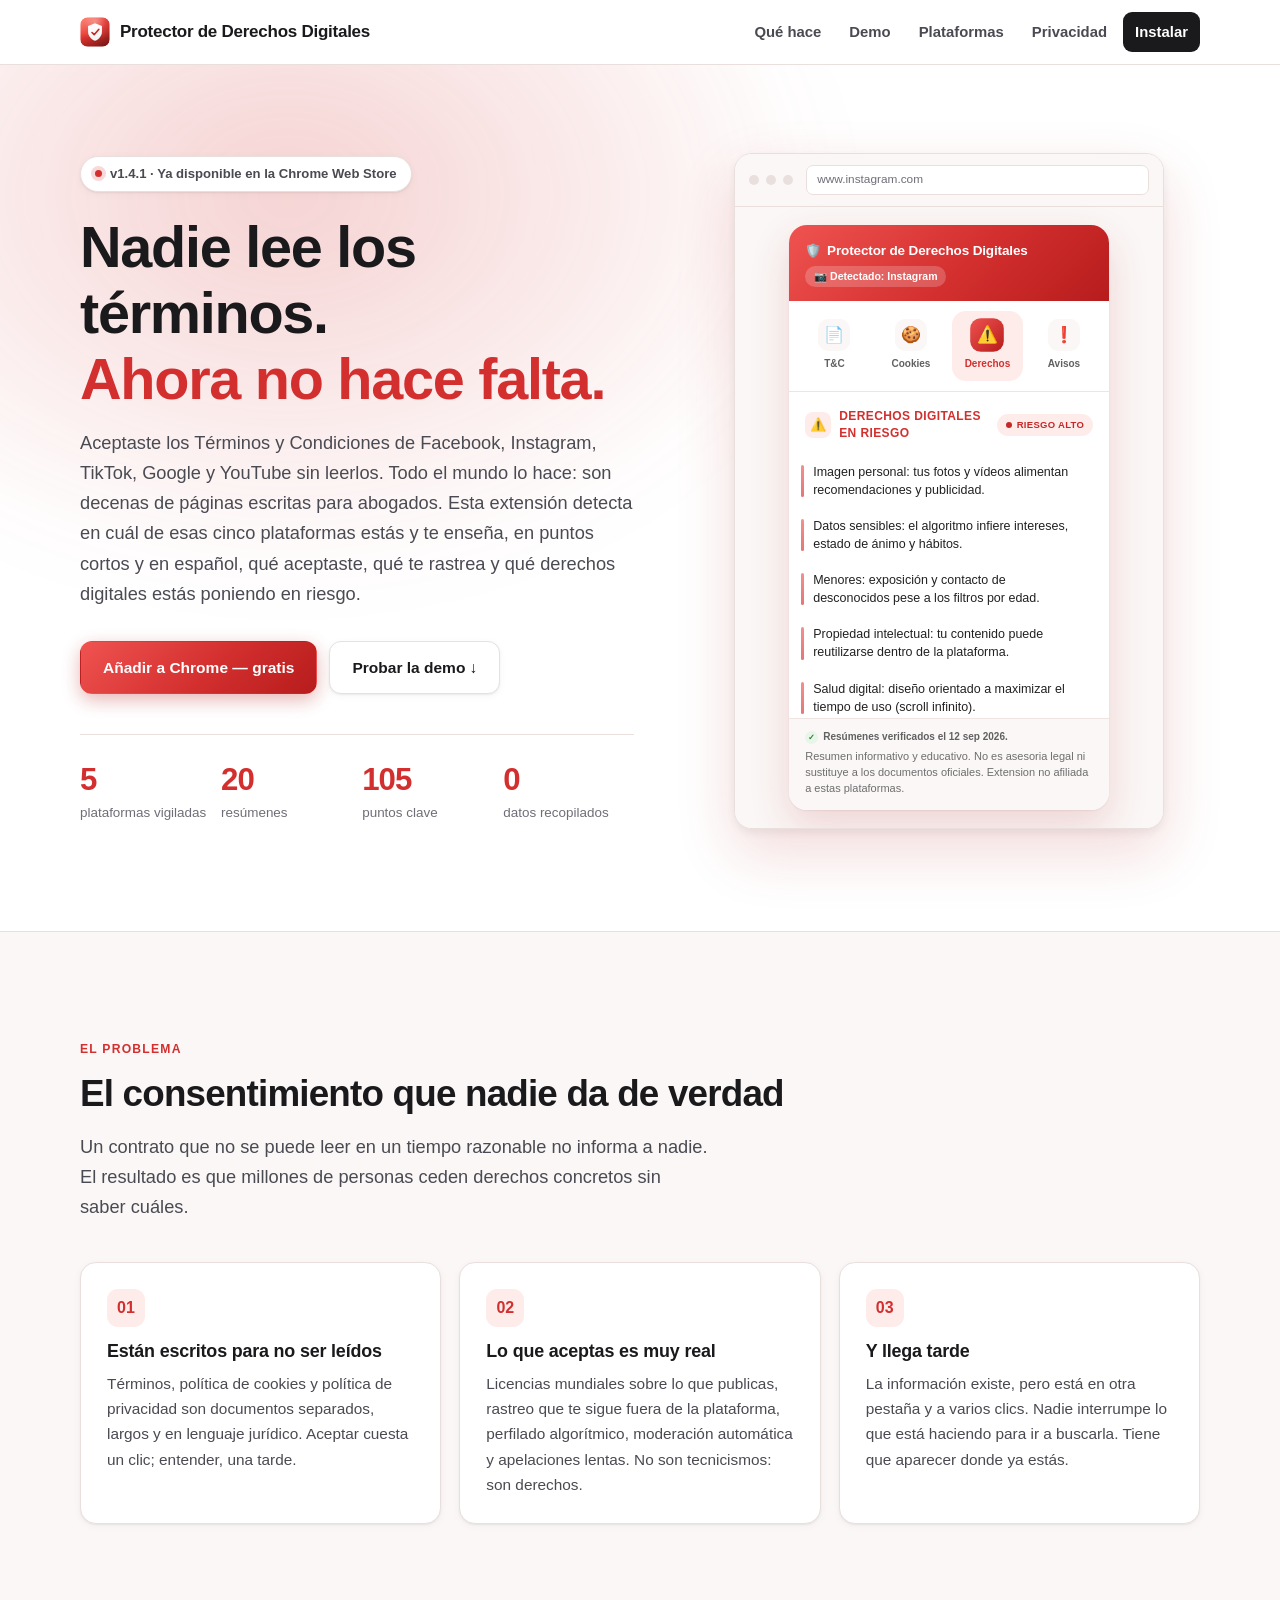
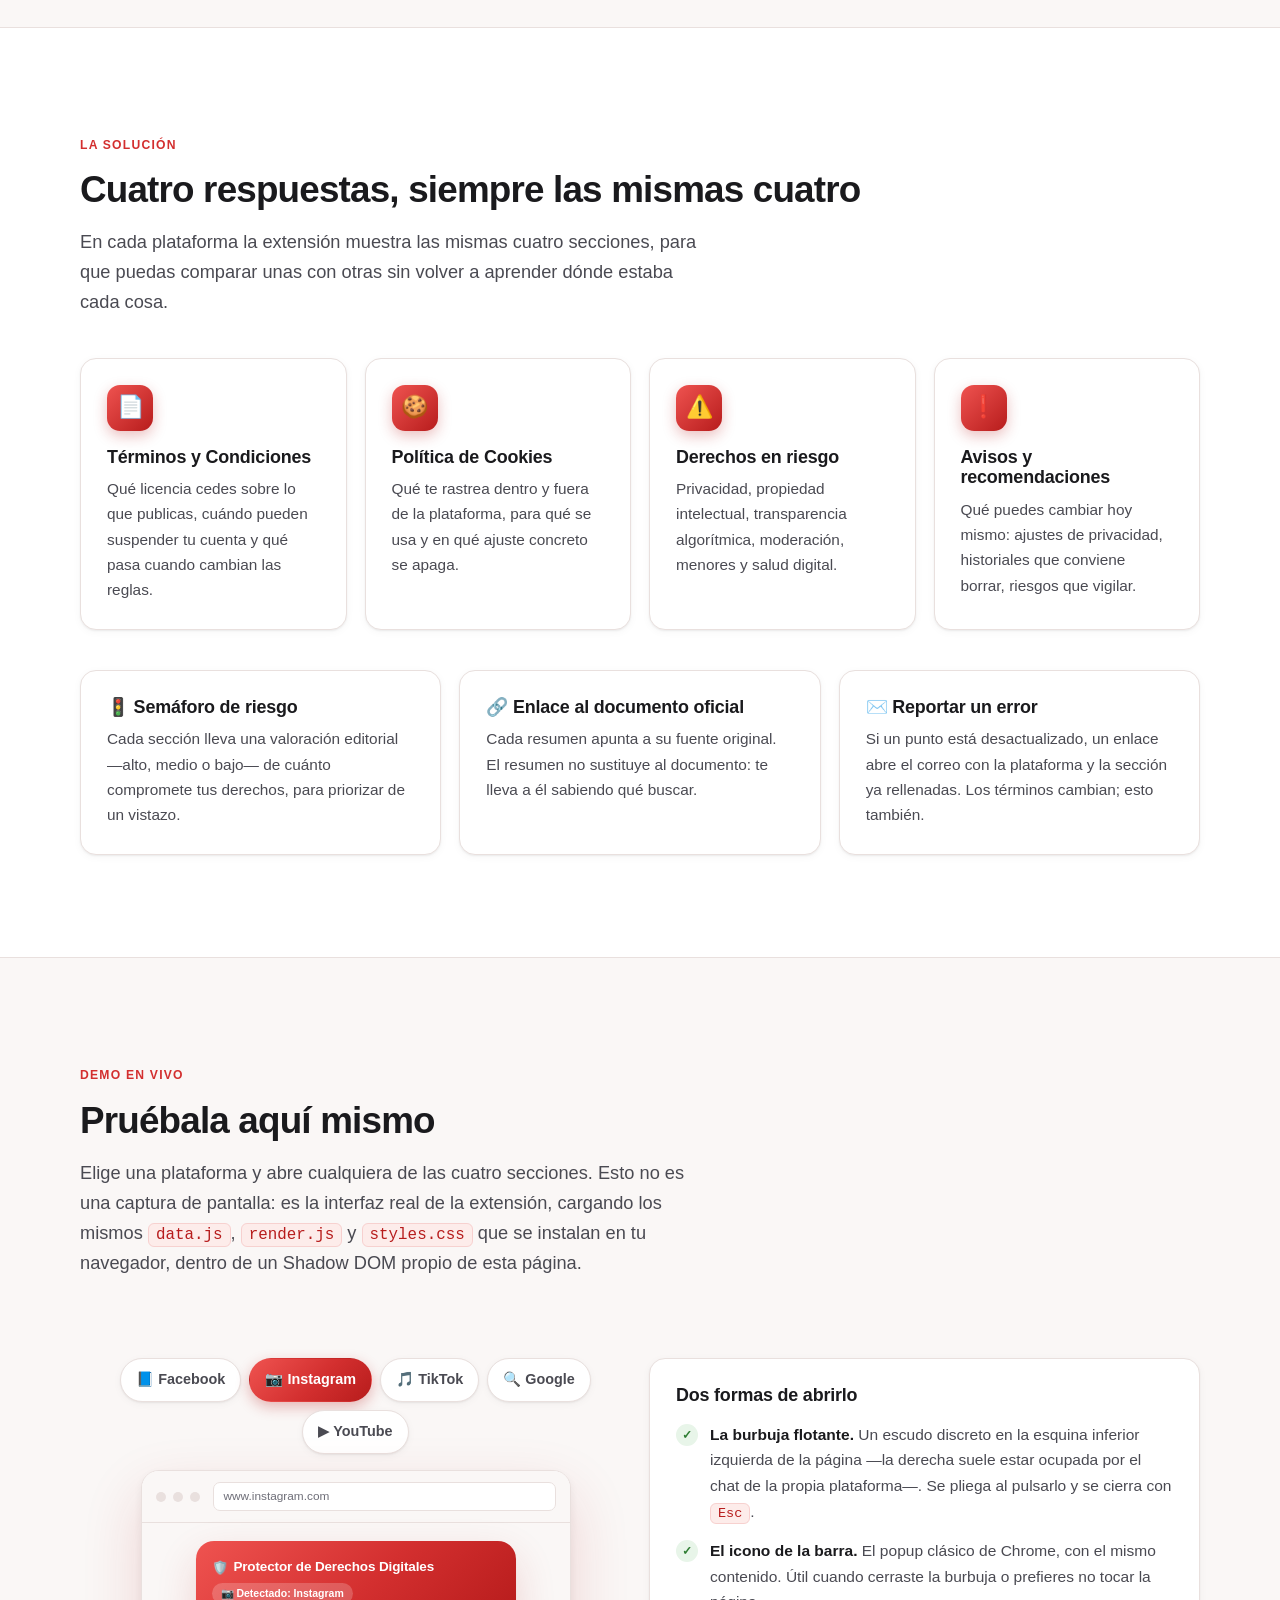
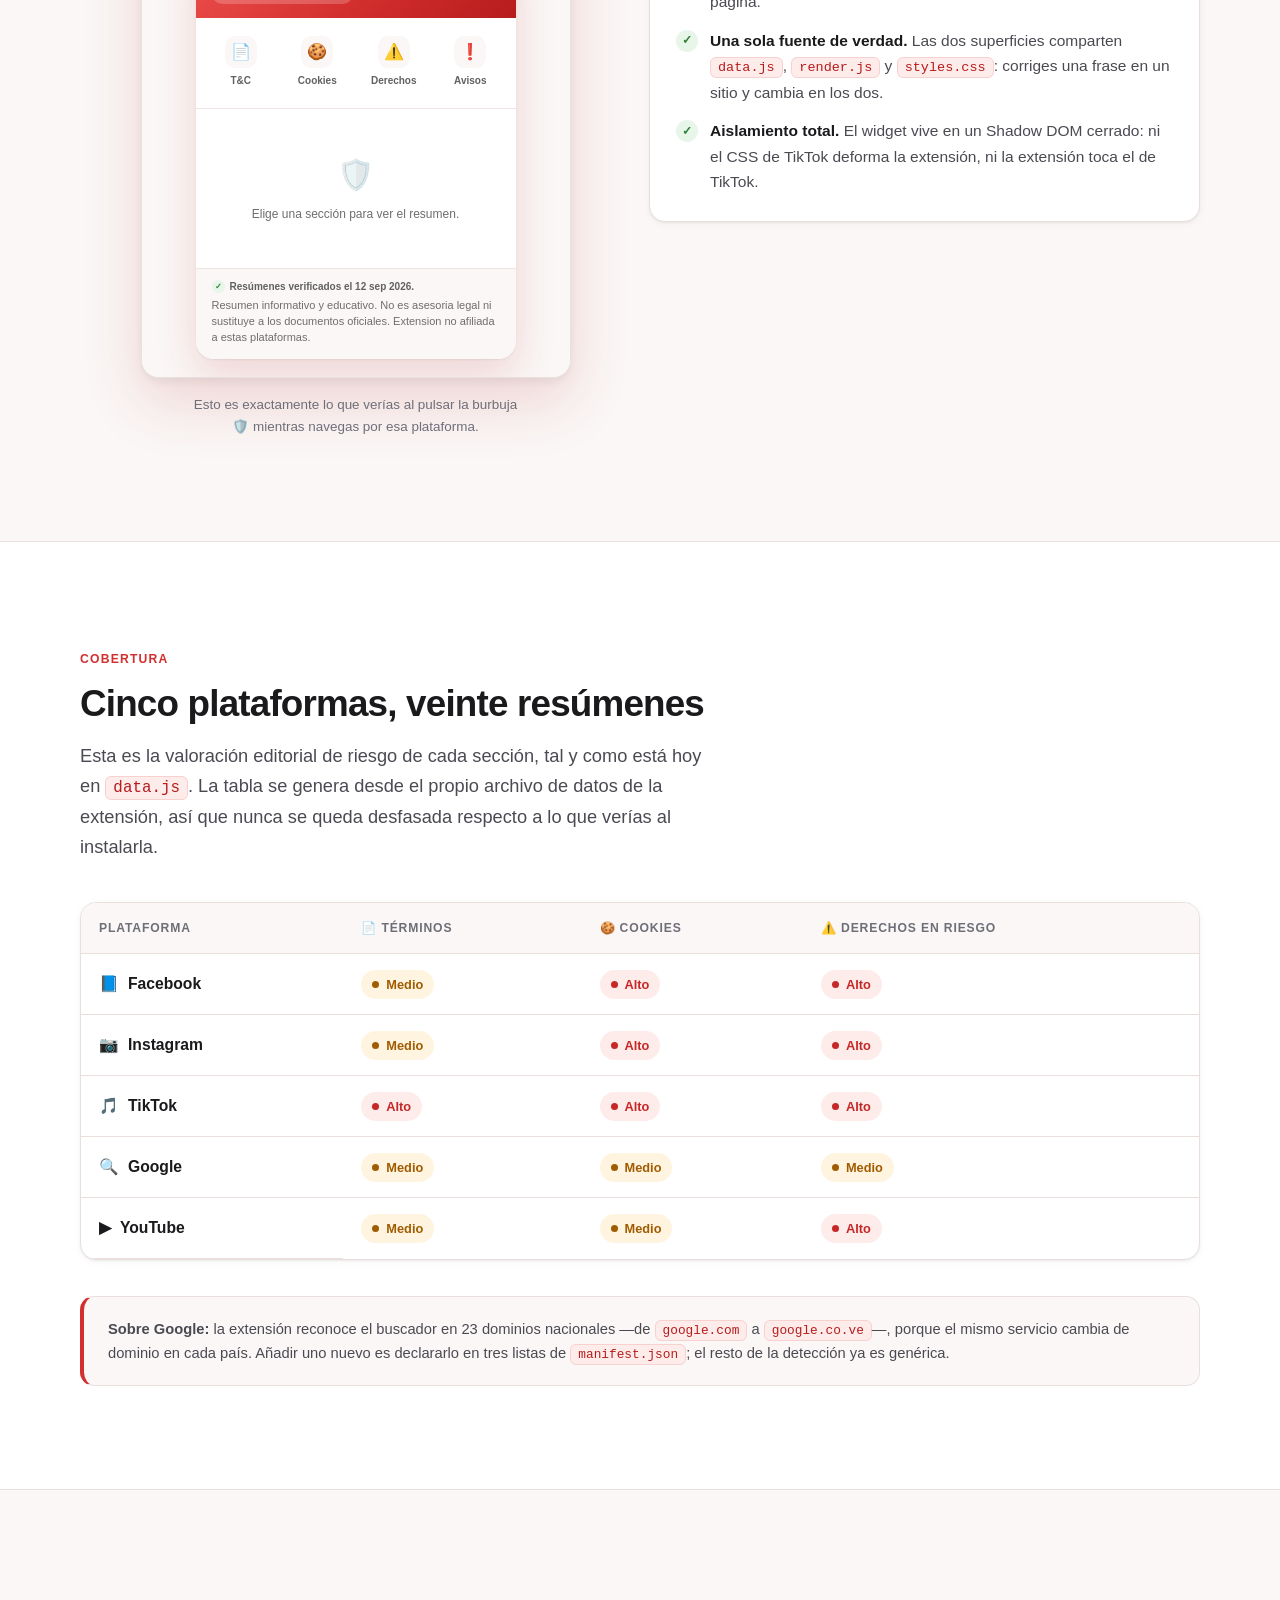
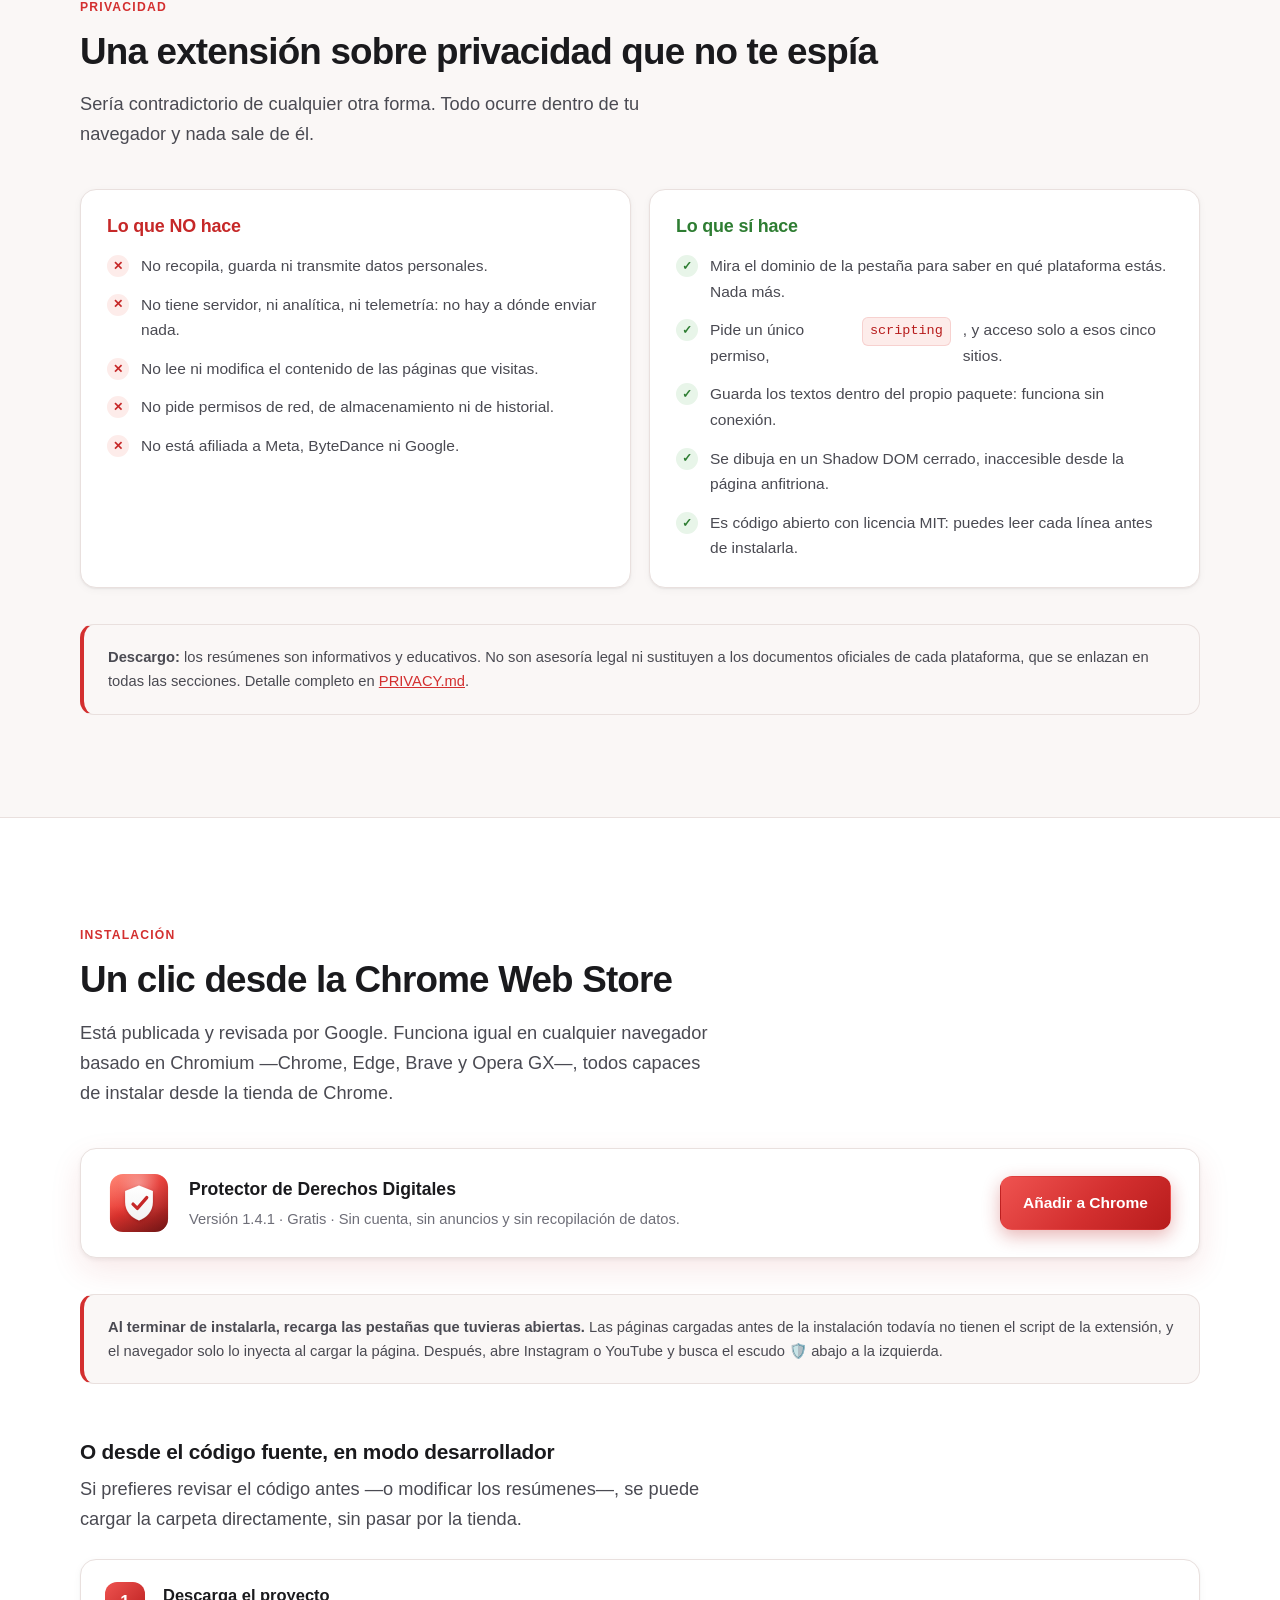
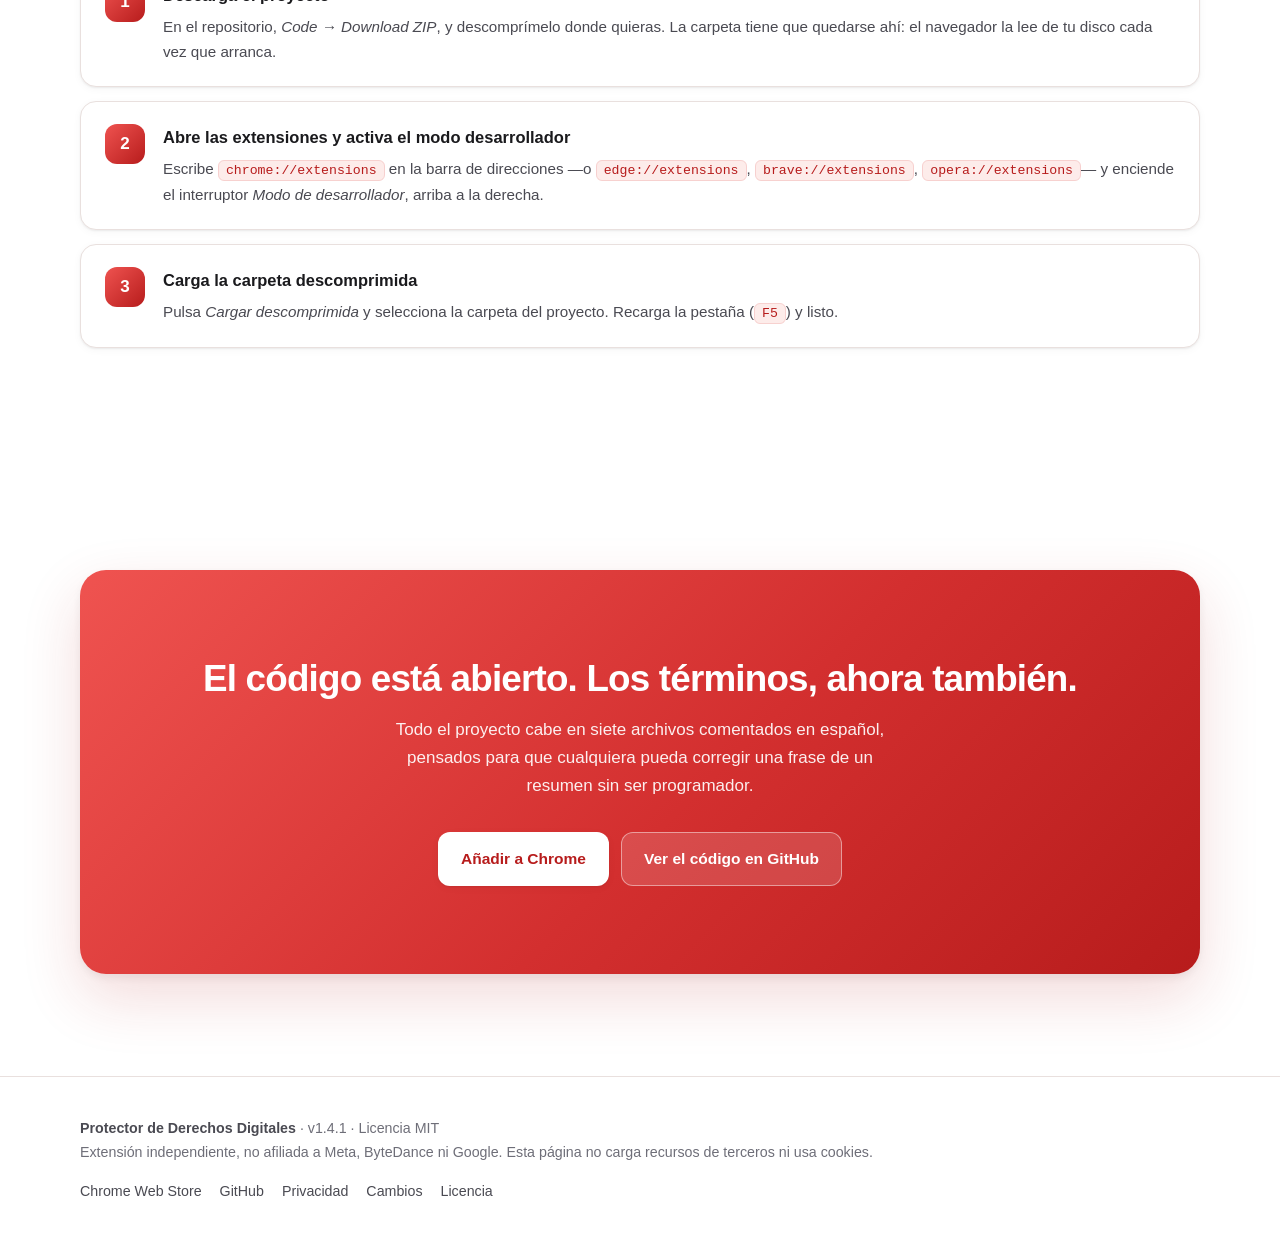
==== commit a885df96: "Enlazar la ficha de la Chrome Web Store La extension ya esta publicada y revisada, asi que instalar " ====
--- a/index.html
+++ b/index.html
@@ -486,6 +486,24 @@
 }
 @media (prefers-color-scheme: dark) { code { color: var(--rojo-claro); } }
 
+/* Ficha de la Chrome Web Store */
+.tienda {
+  display: flex;
+  flex-wrap: wrap;
+  align-items: center;
+  gap: 20px;
+  margin-top: 40px;
+  padding: 24px 28px;
+  border-radius: var(--radio);
+  border: 1px solid var(--borde);
+  background: var(--fondo-card);
+  box-shadow: var(--sombra-md);
+}
+.tienda-icono img { width: 60px; height: 60px; border-radius: 15px; display: block; }
+.tienda-txt { flex: 1 1 260px; min-width: 0; }
+.tienda-txt strong { font-size: 1.1rem; }
+.tienda-txt p { color: var(--texto-suave); font-size: .92rem; margin-top: 3px; }
+
 /* ==========================================================================
    8. CIERRE Y PIE
    ========================================================================== */
@@ -546,7 +564,7 @@
   <div class="envoltura portada-rejilla">
 
     <div>
-      <span class="insignia"><i class="punto-vivo"></i> v1.4.1 · Manifest V3 · Chrome, Edge, Brave y Opera</span>
+      <span class="insignia"><i class="punto-vivo"></i> v1.4.1 · Ya disponible en la Chrome Web Store</span>
       <h1>Nadie lee los términos.<br><em>Ahora no hace falta.</em></h1>
       <p class="entradilla">
         Aceptaste los Términos y Condiciones de Facebook, Instagram, TikTok, Google y
@@ -557,8 +575,8 @@
       </p>
 
       <div class="acciones">
-        <a class="boton boton-primario" href="#demo">Probar la demo ↓</a>
-        <a class="boton boton-secundario" href="#instalar">Cómo se instala</a>
+        <a class="boton boton-primario" href="https://chromewebstore.google.com/detail/protector-de-derechos-dig/bginhjipdmnpcnknlemcebjlnnianhpe" rel="noopener">Añadir a Chrome — gratis</a>
+        <a class="boton boton-secundario" href="#demo">Probar la demo ↓</a>
       </div>
 
       <div class="cifras">
@@ -805,14 +823,36 @@
 <section id="instalar">
   <div class="envoltura">
     <span class="rotulo">Instalación</span>
-    <h2>Tres pasos, sin tienda de por medio</h2>
+    <h2>Un clic desde la Chrome Web Store</h2>
     <p class="entradilla">
-      Todavía no está publicada en la Chrome Web Store, así que se instala en modo
-      desarrollador. Funciona igual en cualquier navegador basado en Chromium:
-      Chrome, Edge, Brave y Opera GX.
+      Está publicada y revisada por Google. Funciona igual en cualquier navegador
+      basado en Chromium —Chrome, Edge, Brave y Opera GX—, todos capaces de instalar
+      desde la tienda de Chrome.
     </p>
 
-    <ol class="pasos">
+    <div class="tienda">
+      <div class="tienda-icono"><img src="logo/logo.svg" alt=""></div>
+      <div class="tienda-txt">
+        <strong>Protector de Derechos Digitales</strong>
+        <p>Versión 1.4.1 · Gratis · Sin cuenta, sin anuncios y sin recopilación de datos.</p>
+      </div>
+      <a class="boton boton-primario" href="https://chromewebstore.google.com/detail/protector-de-derechos-dig/bginhjipdmnpcnknlemcebjlnnianhpe" rel="noopener">Añadir a Chrome</a>
+    </div>
+
+    <div class="aviso">
+      <strong>Al terminar de instalarla, recarga las pestañas que tuvieras abiertas.</strong>
+      Las páginas cargadas antes de la instalación todavía no tienen el script de la
+      extensión, y el navegador solo lo inyecta al cargar la página. Después, abre
+      Instagram o YouTube y busca el escudo 🛡️ abajo a la izquierda.
+    </div>
+
+    <h3 style="margin-top:56px; font-size:1.3rem">O desde el código fuente, en modo desarrollador</h3>
+    <p class="entradilla" style="margin-top:10px">
+      Si prefieres revisar el código antes —o modificar los resúmenes—, se puede
+      cargar la carpeta directamente, sin pasar por la tienda.
+    </p>
+
+    <ol class="pasos" style="margin-top:24px">
       <li>
         <div>
           <strong>Descarga el proyecto</strong>
@@ -828,16 +868,10 @@
       <li>
         <div>
           <strong>Carga la carpeta descomprimida</strong>
-          <p>Pulsa <em>Cargar descomprimida</em> y selecciona la carpeta del proyecto. Abre Instagram o YouTube, recarga la pestaña (<code>F5</code>) y busca el escudo 🛡️ abajo a la izquierda.</p>
+          <p>Pulsa <em>Cargar descomprimida</em> y selecciona la carpeta del proyecto. Recarga la pestaña (<code>F5</code>) y listo.</p>
         </div>
       </li>
     </ol>
-
-    <div class="aviso">
-      <strong>Si acabas de instalarla y no aparece la burbuja:</strong> recarga la
-      pestaña. Las páginas que ya estaban abiertas antes de instalar la extensión no
-      tienen cargado su script, y el navegador solo lo inyecta al cargar la página.
-    </div>
   </div>
 </section>
 
@@ -851,8 +885,8 @@
         que cualquiera pueda corregir una frase de un resumen sin ser programador.
       </p>
       <div class="acciones">
-        <a class="boton boton-secundario" href="https://github.com/1000Dolars/NetSentry">Ver el código en GitHub</a>
-        <a class="boton boton-fantasma" href="https://github.com/1000Dolars/NetSentry/archive/refs/heads/main.zip">Descargar ZIP</a>
+        <a class="boton boton-secundario" href="https://chromewebstore.google.com/detail/protector-de-derechos-dig/bginhjipdmnpcnknlemcebjlnnianhpe" rel="noopener">Añadir a Chrome</a>
+        <a class="boton boton-fantasma" href="https://github.com/1000Dolars/NetSentry">Ver el código en GitHub</a>
       </div>
     </div>
   </div>
@@ -868,6 +902,7 @@
       Esta página no carga recursos de terceros ni usa cookies.
     </div>
     <div class="pie-enlaces">
+      <a href="https://chromewebstore.google.com/detail/protector-de-derechos-dig/bginhjipdmnpcnknlemcebjlnnianhpe" rel="noopener">Chrome Web Store</a>
       <a href="https://github.com/1000Dolars/NetSentry">GitHub</a>
       <a href="PRIVACY.md">Privacidad</a>
       <a href="CHANGELOG.md">Cambios</a>
